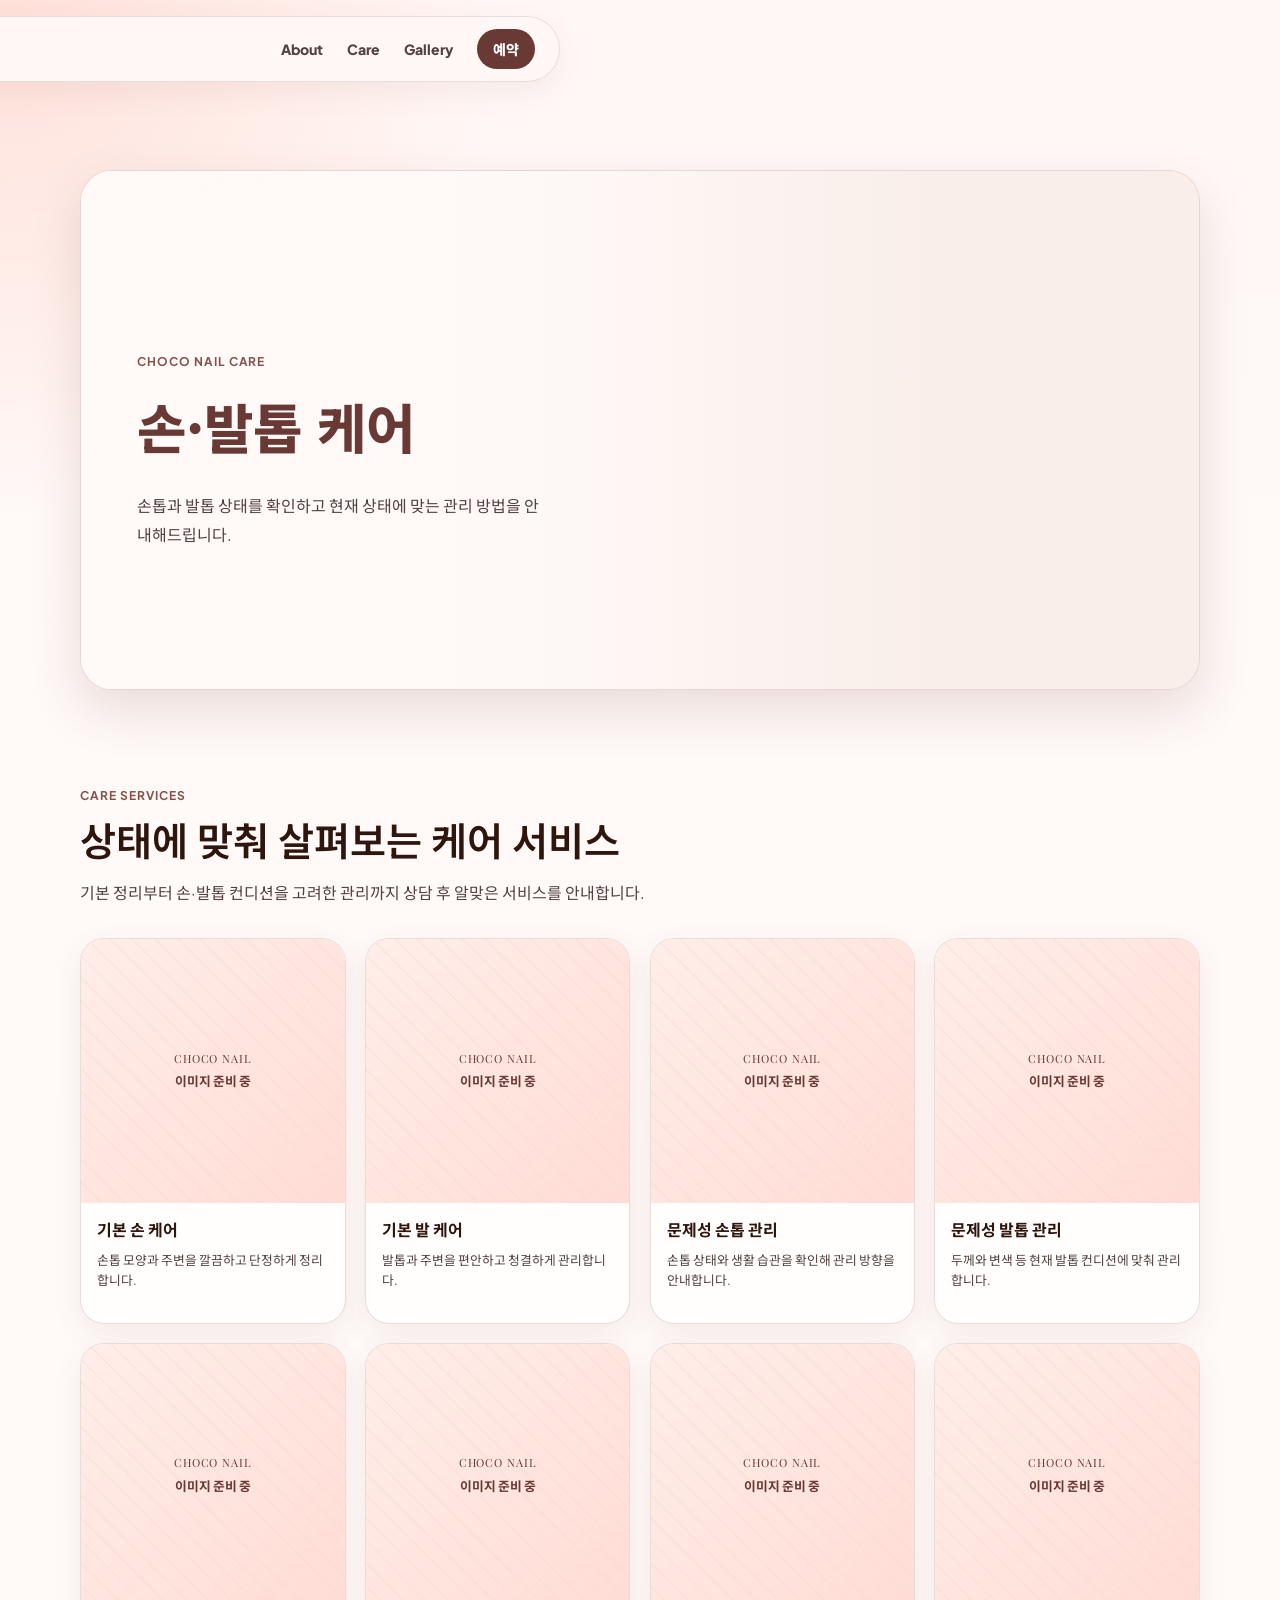
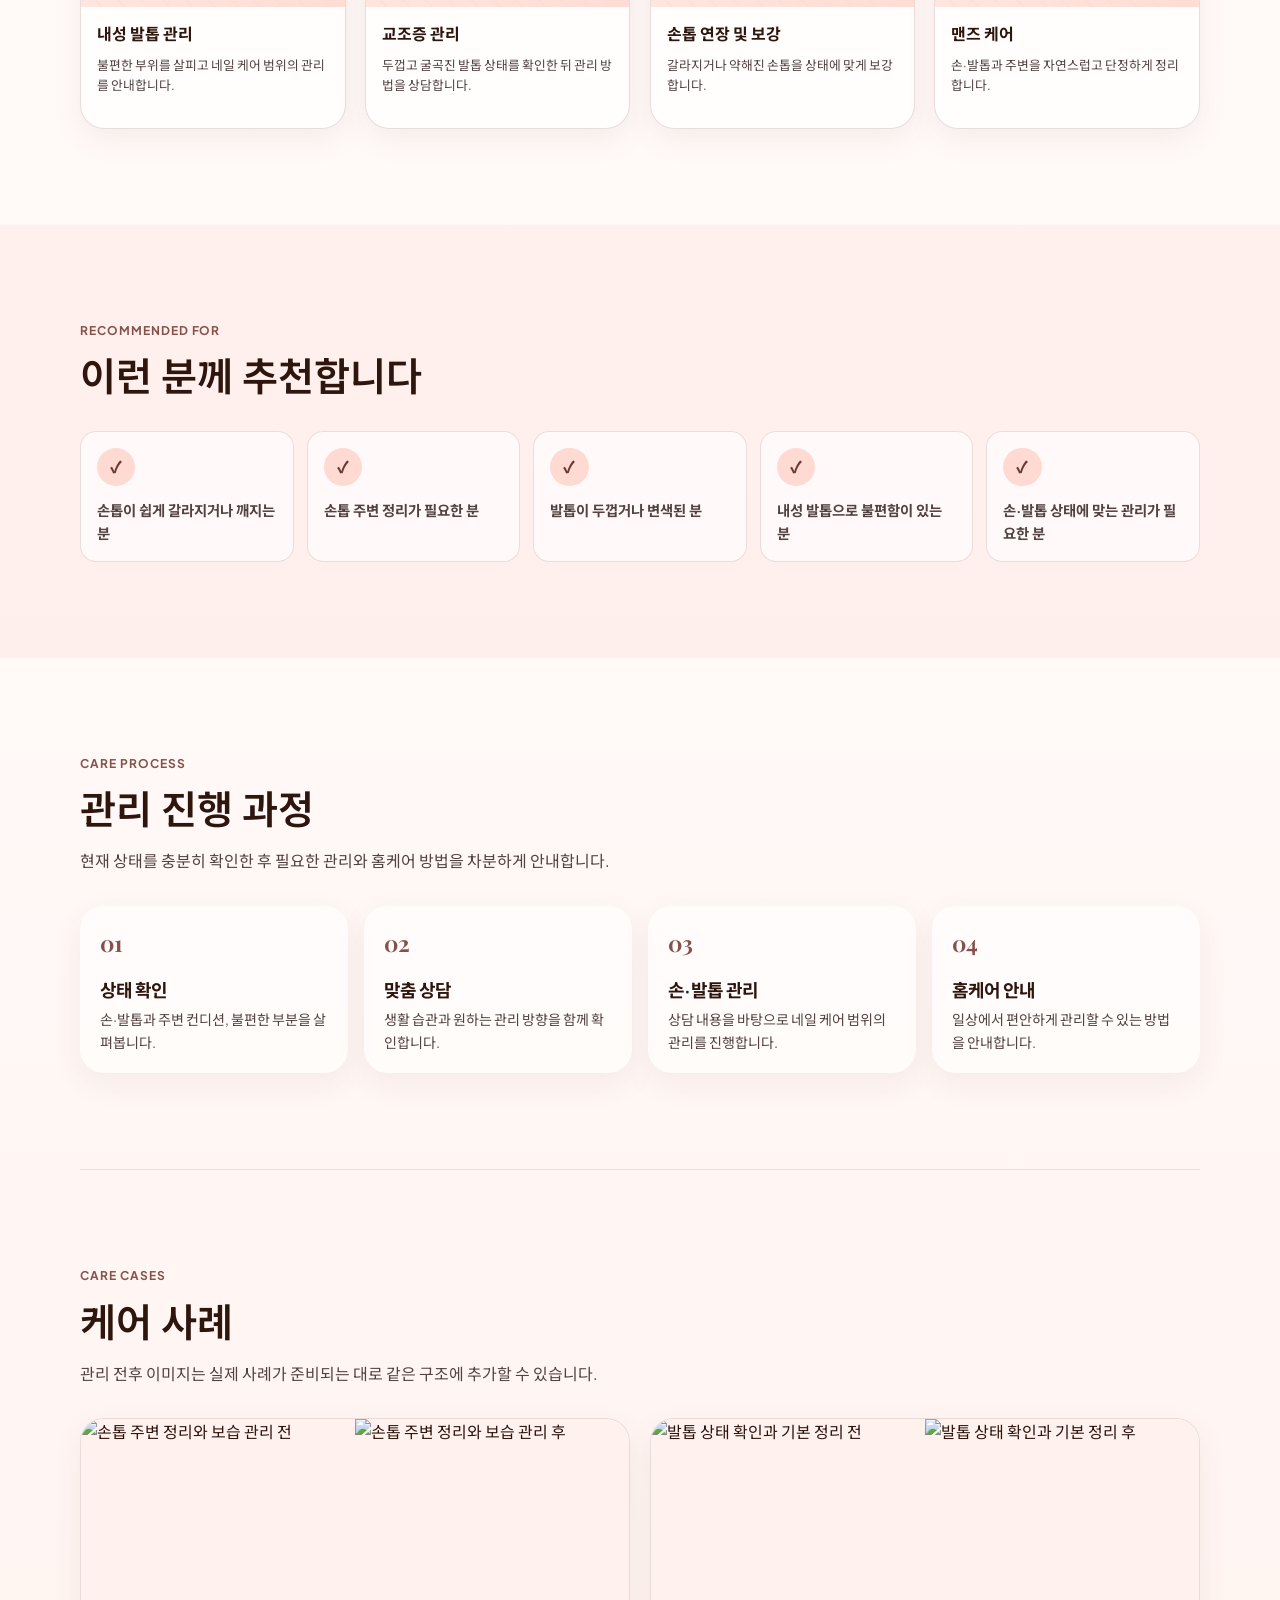
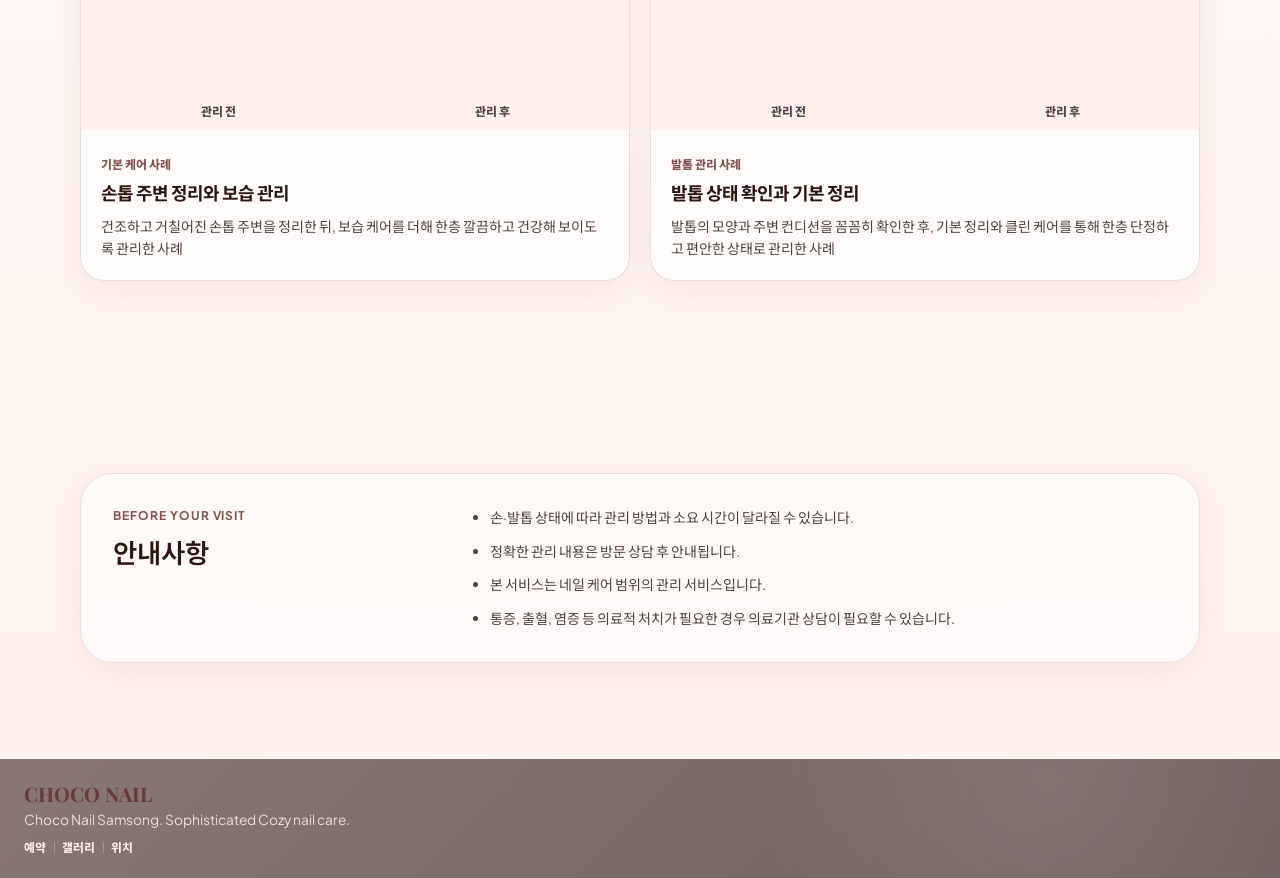
==== care.html @ 9810c1b9 "Add files via upload" ====
<!doctype html>
<html lang="ko">
  <head>
    <meta charset="utf-8">
    <meta name="viewport" content="width=device-width, initial-scale=1">
    <title>손·발톱 케어 | 쵸코네일 삼송점</title>
    <meta
      name="description"
      content="쵸코네일 삼송점의 기본 손·발 케어, 문제성 손·발톱 관리, 내성 발톱 관리와 상담 과정을 안내합니다."
    >
    <link rel="preconnect" href="https://fonts.googleapis.com">
    <link rel="preconnect" href="https://fonts.gstatic.com" crossorigin>
    <link
      href="https://fonts.googleapis.com/css2?family=Playfair+Display:wght@500;600;700&family=Plus+Jakarta+Sans:wght@400;500;600;700&family=Noto+Sans+KR:wght@400;500;700&display=swap"
      rel="stylesheet"
    >
    <link rel="stylesheet" href="style.css">
    <link rel="icon" href="data:,">

    <style>
      /* care.html 전용 상단 히어로 보정 */
      .care-site-header {
        padding-bottom: 0;
      }

      .care-hero {
        position: relative;
        width: min(1120px, calc(100% - 32px));
        min-height: 520px;
        margin: 24px auto 0;
        overflow: hidden;
        border-radius: 32px;
        background: #f8ece8;
      }

      .care-hero-media {
        position: absolute;
        inset: 0;
      }

      .care-hero-media img {
        width: 100%;
        height: 100%;
        display: block;
        object-fit: cover;
        object-position: center center;
      }

      .care-hero::after {
        content: "";
        position: absolute;
        inset: 0;
        background: linear-gradient(90deg, rgba(255, 249, 247, 0.96) 0%, rgba(255, 249, 247, 0.82) 36%, rgba(255, 249, 247, 0.08) 68%, rgba(255, 249, 247, 0) 100%);
        pointer-events: none;
      }

      .care-hero-copy {
        position: relative;
        z-index: 1;
        width: min(520px, 48%);
        min-height: 520px;
        margin: 0;
        padding: 96px 56px 56px;
        display: flex;
        flex-direction: column;
        justify-content: center;
        align-items: flex-start;
        background: transparent;
        box-shadow: none;
        backdrop-filter: none;
      }

      .care-hero-copy h1 {
        margin: 10px 0 18px;
      }

      .care-hero-copy > p:not(.eyebrow) {
        max-width: 430px;
        line-height: 1.8;
      }

      .care-hero .care-action-row {
        display: flex;
        flex-wrap: wrap;
        gap: 12px;
        margin-top: 24px;
      }

      .care-hero .button {
        min-width: 132px;
        text-align: center;
      }

      @media (max-width: 760px) {
        .care-hero {
          width: min(100% - 20px, 680px);
          min-height: 620px;
          border-radius: 24px;
        }

        .care-hero-media img {
          object-position: 68% center;
        }

        .care-hero::after {
          background: linear-gradient(180deg, rgba(255, 249, 247, 0.18) 0%, rgba(255, 249, 247, 0.35) 42%, rgba(255, 249, 247, 0.96) 72%, rgba(255, 249, 247, 1) 100%);
        }

        .care-hero-copy {
          width: 100%;
          min-height: 620px;
          padding: 330px 24px 30px;
          justify-content: flex-end;
        }

        .care-hero .care-action-row {
          width: 100%;
          display: grid;
          grid-template-columns: 1fr;
        }

        .care-hero .button {
          width: 100%;
        }
      }

      /* 케어 사례 실제 이미지 */
      .care-cases-section .care-before-after {
        width: 100%;
        max-width: 700px;
        margin: 0 auto;
      }

      .care-cases-section .care-before-after figure {
        margin: 0;
        overflow: hidden;
      }

      .care-cases-section .care-before-after figure > img {
        display: block;
        width: 100%;
        max-width: 350px;
        height: auto;
        margin: 0 auto;
        object-fit: contain;
        background: #fff1ed;
      }

    </style>
  </head>
  <body class="care-page">
    <header class="care-site-header" id="top">
      <nav class="top-nav" aria-label="주요 메뉴">
        <a class="brand" href="index.html" aria-label="쵸코네일 삼송점 홈">
          <span class="brand-mark">C</span>
          <span class="brand-text">CHOCO NAIL</span>
        </a>
        <div class="nav-links">
          <a href="about.html">About</a>
          <a href="care.html" aria-current="page">Care</a>
          <a href="gallery.html">Gallery</a>
          <a href="#care-contact">예약</a>
        </div>
      </nav>

      <section class="care-hero" aria-labelledby="care-hero-title">
        <div class="care-hero-media">
          <img src="images/care/main-optimized.jpg" alt="쵸코네일 손·발톱 케어 서비스" width="2048" height="768" fetchpriority="high">
        </div>
        <div class="care-hero-copy glass-card">
          <p class="eyebrow">CHOCO NAIL CARE</p>
          <h1 id="care-hero-title">손·발톱 케어</h1>
          <p>손톱과 발톱 상태를 확인하고 현재 상태에 맞는 관리 방법을 안내해드립니다.</p>

        </div>
      </section>
    </header>

    <main>
      <section class="care-section" aria-labelledby="care-services-title">
        <div class="care-section-heading">
          <p class="eyebrow">Care Services</p>
          <h2 id="care-services-title">상태에 맞춰 살펴보는 케어 서비스</h2>
          <p>기본 정리부터 손·발톱 컨디션을 고려한 관리까지 상담 후 알맞은 서비스를 안내합니다.</p>
        </div>

        <div class="care-service-grid">
          <article class="care-service-card">
            <div class="care-card-media">
              <img src="images/care/hand-care-optimized.jpg" alt="기본 손 케어 서비스" width="1448" height="1086" loading="lazy">
              <div class="care-image-fallback" aria-hidden="true"><span>CHOCO NAIL</span><strong>이미지 준비 중</strong></div>
            </div>
            <div class="care-card-copy">
              <h3>기본 손 케어</h3>
              <p>손톱 모양과 주변을 깔끔하고 단정하게 정리합니다.</p>
           
            </div>
          </article>

          <article class="care-service-card">
            <div class="care-card-media">
              <img src="images/care/foot-care-optimized.jpg" alt="기본 발 케어 서비스" width="1448" height="1086" loading="lazy">
              <div class="care-image-fallback" aria-hidden="true"><span>CHOCO NAIL</span><strong>이미지 준비 중</strong></div>
            </div>
            <div class="care-card-copy">
              <h3>기본 발 케어</h3>
              <p>발톱과 주변을 편안하고 청결하게 관리합니다.</p>
              
            </div>
          </article>

          <article class="care-service-card">
            <div class="care-card-media">
              <img src="images/care/problem-nail-optimized.jpg" alt="문제성 손톱 관리 서비스" width="1448" height="1086" loading="lazy">
              <div class="care-image-fallback" aria-hidden="true"><span>CHOCO NAIL</span><strong>이미지 준비 중</strong></div>
            </div>
            <div class="care-card-copy">
              <h3>문제성 손톱 관리</h3>
              <p>손톱 상태와 생활 습관을 확인해 관리 방향을 안내합니다.</p>
              
            </div>
          </article>

          <article class="care-service-card">
            <div class="care-card-media">
              <img src="images/care/problem-foot-optimized.jpg" alt="문제성 발톱 관리 서비스" width="1448" height="1086" loading="lazy">
              <div class="care-image-fallback" aria-hidden="true"><span>CHOCO NAIL</span><strong>이미지 준비 중</strong></div>
            </div>
            <div class="care-card-copy">
              <h3>문제성 발톱 관리</h3>
              <p>두께와 변색 등 현재 발톱 컨디션에 맞춰 관리합니다.</p>
             
            </div>
          </article>

          <article class="care-service-card">
            <div class="care-card-media">
              <img src="images/care/ingrown-care-optimized.jpg" alt="내성 발톱 관리 서비스" width="1448" height="1086" loading="lazy">
              <div class="care-image-fallback" aria-hidden="true"><span>CHOCO NAIL</span><strong>이미지 준비 중</strong></div>
            </div>
            <div class="care-card-copy">
              <h3>내성 발톱 관리</h3>
              <p>불편한 부위를 살피고 네일 케어 범위의 관리를 안내합니다.</p>
              
            </div>
          </article>

          <article class="care-service-card">
            <div class="care-card-media">
              <img src="images/care/onychogryphosis-care-optimized.jpg" alt="교조증 발톱 관리 서비스" width="1448" height="1086" loading="lazy">
              <div class="care-image-fallback" aria-hidden="true"><span>CHOCO NAIL</span><strong>이미지 준비 중</strong></div>
            </div>
            <div class="care-card-copy">
              <h3>교조증 관리</h3>
              <p>두껍고 굴곡진 발톱 상태를 확인한 뒤 관리 방법을 상담합니다.</p>
             
            </div>
          </article>

          <article class="care-service-card">
            <div class="care-card-media">
              <img src="images/care/extension-care-optimized.jpg" alt="손톱 연장 및 보강 서비스" width="1448" height="1086" loading="lazy">
              <div class="care-image-fallback" aria-hidden="true"><span>CHOCO NAIL</span><strong>이미지 준비 중</strong></div>
            </div>
            <div class="care-card-copy">
              <h3>손톱 연장 및 보강</h3>
              <p>갈라지거나 약해진 손톱을 상태에 맞게 보강합니다.</p>
              
            </div>
          </article>

          <article class="care-service-card">
            <div class="care-card-media">
              <img src="images/care/men-care-optimized.jpg" alt="맨즈 손·발톱 케어 서비스" loading="lazy">
              <div class="care-image-fallback" aria-hidden="true"><span>CHOCO NAIL</span><strong>이미지 준비 중</strong></div>
            </div>
            <div class="care-card-copy">
              <h3>맨즈 케어</h3>
              <p>손·발톱과 주변을 자연스럽고 단정하게 정리합니다.</p>
             
            </div>
          </article>
        </div>
      </section>

      <section class="care-section care-recommend-section" aria-labelledby="care-recommend-title">
        <div class="care-section-heading">
          <p class="eyebrow">Recommended For</p>
          <h2 id="care-recommend-title">이런 분께 추천합니다</h2>
        </div>
        <div class="care-check-grid">
          <article><span aria-hidden="true">✓</span><p>손톱이 쉽게 갈라지거나 깨지는 분</p></article>
          <article><span aria-hidden="true">✓</span><p>손톱 주변 정리가 필요한 분</p></article>
          <article><span aria-hidden="true">✓</span><p>발톱이 두껍거나 변색된 분</p></article>
          <article><span aria-hidden="true">✓</span><p>내성 발톱으로 불편함이 있는 분</p></article>
          <article><span aria-hidden="true">✓</span><p>손·발톱 상태에 맞는 관리가 필요한 분</p></article>
        </div>
      </section>

      <section class="care-section" aria-labelledby="care-process-title">
        <div class="care-section-heading">
          <p class="eyebrow">Care Process</p>
          <h2 id="care-process-title">관리 진행 과정</h2>
          <p>현재 상태를 충분히 확인한 후 필요한 관리와 홈케어 방법을 차분하게 안내합니다.</p>
        </div>
        <ol class="care-process-list">
          <li>
            <span>01</span>
            <div><h3>상태 확인</h3><p>손·발톱과 주변 컨디션, 불편한 부분을 살펴봅니다.</p></div>
          </li>
          <li>
            <span>02</span>
            <div><h3>맞춤 상담</h3><p>생활 습관과 원하는 관리 방향을 함께 확인합니다.</p></div>
          </li>
          <li>
            <span>03</span>
            <div><h3>손·발톱 관리</h3><p>상담 내용을 바탕으로 네일 케어 범위의 관리를 진행합니다.</p></div>
          </li>
          <li>
            <span>04</span>
            <div><h3>홈케어 안내</h3><p>일상에서 편안하게 관리할 수 있는 방법을 안내합니다.</p></div>
          </li>
        </ol>
      </section>

      <section class="care-section care-cases-section" aria-labelledby="care-cases-title">
        <div class="care-section-heading">
          <p class="eyebrow">Care Cases</p>
          <h2 id="care-cases-title">케어 사례</h2>
          <p>관리 전후 이미지는 실제 사례가 준비되는 대로 같은 구조에 추가할 수 있습니다.</p>
        </div>

        <div class="care-case-grid">
          <!-- 사례를 숨기려면 해당 care-case-card에 hidden 속성을 추가하세요. -->
          <article class="care-case-card">
            <div class="care-before-after">
              <figure>
                <img
                  src="images/care/case-hand-before-optimized.jpg"
                  alt="손톱 주변 정리와 보습 관리 전"
                  width="1254"
                  height="1254"
                  loading="lazy"
                >
                <figcaption>관리 전</figcaption>
              </figure>
              <figure>
                <img
                  src="images/care/case-hand-after-optimized.jpg"
                  alt="손톱 주변 정리와 보습 관리 후"
                  width="1254"
                  height="1254"
                  loading="lazy"
                >
                <figcaption>관리 후</figcaption>
              </figure>
            </div>
            <div class="care-case-copy">
              <span>기본 케어 사례</span>
              <h3>손톱 주변 정리와 보습 관리</h3>
              <p>건조하고 거칠어진 손톱 주변을 정리한 뒤, 보습 케어를 더해 한층 깔끔하고 건강해 보이도록 관리한 사례</p>
            </div>
          </article>

          <article class="care-case-card">
            <div class="care-before-after">
              <figure>
                <img
                  src="images/care/case-foot-before-optimized.jpg"
                  alt="발톱 상태 확인과 기본 정리 전"
                  width="900"
                  height="900"
                  loading="lazy"
                >
                <figcaption>관리 전</figcaption>
              </figure>
              <figure>
                <img
                  src="images/care/case-foot-after-optimized.jpg"
                  alt="발톱 상태 확인과 기본 정리 후"
                  width="612"
                  height="612"
                  loading="lazy"
                >
                <figcaption>관리 후</figcaption>
              </figure>
            </div>
            <div class="care-case-copy">
              <span>발톱 관리 사례</span>
              <h3>발톱 상태 확인과 기본 정리</h3>
              <p>발톱의 모양과 주변 컨디션을 꼼꼼히 확인한 후, 기본 정리와 클린 케어를 통해 한층 단정하고 편안한 상태로 관리한 사례</p>
            </div>
          </article>
        </div>
      </section>

      <section class="care-section">
        <aside class="care-notice" aria-labelledby="care-notice-title">
          <div>
            <p class="eyebrow">Before Your Visit</p>
            <h2 id="care-notice-title">안내사항</h2>
          </div>
          <ul>
            <li>손·발톱 상태에 따라 관리 방법과 소요 시간이 달라질 수 있습니다.</li>
            <li>정확한 관리 내용은 방문 상담 후 안내됩니다.</li>
            <li>본 서비스는 네일 케어 범위의 관리 서비스입니다.</li>
            <li>통증, 출혈, 염증 등 의료적 처치가 필요한 경우 의료기관 상담이 필요할 수 있습니다.</li>
          </ul>
        </aside>
      </section>


    </main>

    <footer class="site-footer">
      <strong>CHOCO NAIL</strong>
      <p>Choco Nail Samsong. Sophisticated Cozy nail care.</p>
      <div class="footer-links">
        <a href="#care-contact">예약</a>
        <a href="gallery.html">갤러리</a>
        <a href="index.html#location">위치</a>
      </div>
    </footer>

    <nav class="bottom-nav" aria-label="모바일 빠른 메뉴">
      <a href="#care-contact">예약</a>
      <a href="gallery.html">갤러리</a>
      <a href="care.html" aria-current="page">케어</a>
      <a href="tel:01055995908" aria-label="010-5599-5908로 전화하기">전화</a>
    </nav>

    <script>
      document.querySelectorAll(".care-card-media img").forEach((image) => {
        const showFallback = () => {
          image.hidden = true;
          image.nextElementSibling?.removeAttribute("aria-hidden");
        };

        if (image.complete && image.naturalWidth === 0) {
          showFallback();
        } else {
          image.addEventListener("error", showFallback, { once: true });
        }
      });
    </script>
  </body>
</html>
---- style.css ----
:root {
  --surface: #fff8f6;
  --surface-low: #fff1ed;
  --surface-mid: #ffe9e4;
  --surface-high: #ffdad2;
  --primary: #693a35;
  --primary-soft: #84514b;
  --secondary: #7b5552;
  --text: #2e150e;
  --muted: #524342;
  --outline: #d6c2bf;
  --white-glass: rgba(255, 255, 255, 0.72);
  --shadow: 0 10px 30px rgba(132, 81, 75, 0.08);
  --shadow-strong: 0 20px 50px rgba(105, 58, 53, 0.15);
  --radius-sm: 0.75rem;
  --radius: 1rem;
  --radius-lg: 1.5rem;
  --radius-xl: 2rem;
  --top-nav-clearance: 6.5rem;
}

* {
  box-sizing: border-box;
}

html {
  scroll-behavior: smooth;
  scroll-padding-top: var(--top-nav-clearance);
}

body {
  margin: 0;
  overflow-x: hidden;
  background:
    radial-gradient(circle at top left, rgba(255, 218, 210, 0.8), transparent 32rem),
    linear-gradient(180deg, var(--surface) 0%, #fffaf8 50%, var(--surface-low) 100%);
  color: var(--text);
  font-family: "Plus Jakarta Sans", "Noto Sans KR", system-ui, sans-serif;
  font-size: 16px;
  line-height: 1.6;
}

img {
  display: block;
  max-width: 100%;
}

a {
  color: inherit;
  text-decoration: none;
}

button,
a {
  -webkit-tap-highlight-color: transparent;
}

.site-header {
  position: relative;
  min-height: 100svh;
  padding: 1rem 0 4rem;
}

.top-nav {




  display: flex;
  align-items: center;
  justify-content: space-between;
  min-height: 4rem;
  padding: 0.75rem 1rem;
  border: 1px solid rgba(214, 194, 191, 0.5);
  border-radius: 999px;
  background: var(--surface);
  box-shadow: var(--shadow);
  backdrop-filter: blur(20px);
}

.about-site-header > .about-hero,
.care-site-header > .care-hero {
  margin-top: calc(var(--top-nav-clearance) - 1rem);
}

.gallery-page > .gallery-site-header {
  min-height: var(--top-nav-clearance);
}

.brand {
  display: inline-flex;
  align-items: center;
  gap: 0.65rem;
  min-width: 0;
}

.brand-mark {
  display: grid;
  place-items: center;
  width: 2.4rem;
  height: 2.4rem;
  border-radius: 50%;
  background: var(--primary);
  color: white;
  font-family: "Playfair Display", serif;
  font-weight: 700;
}

.brand-text {
  color: var(--primary);
  font-size: 0.78rem;
  font-weight: 700;
  letter-spacing: 0.08em;
  white-space: nowrap;
}

.nav-links {
  display: none;
}

.hero {
  position: relative;
  display: grid;
  align-items: end;
  min-height: calc(100svh - 2rem);
  width: auto;
  max-width: 1120px;
  margin: 0 1.5rem;
  padding-top: 6rem;
}

.hero-media {
  position: absolute;
  inset: 5.5rem 0 0;
  overflow: hidden;
  border-radius: var(--radius-xl);
  background: var(--surface-mid);
  box-shadow: var(--shadow-strong);
}

.hero-media::after {
  content: "";
  position: absolute;
  inset: 0;
  background: linear-gradient(180deg, rgba(255, 248, 246, 0.1), rgba(255, 248, 246, 0.92));
}

.hero-media img {
  width: 100%;
  height: 100%;
  object-fit: cover;
  object-position: center;
}

.hero-card {
  position: relative;
  z-index: 1;
  width: 100%;
  margin: 42svh auto 0;
  padding: 2rem 1.35rem;
  text-align: center;
}

.glass-card {
  border: 1px solid rgba(255, 255, 255, 0.72);
  border-top-color: rgba(255, 255, 255, 0.9);
  border-radius: var(--radius-lg);
  background: var(--white-glass);
  box-shadow: var(--shadow);
  backdrop-filter: blur(20px);
}

.eyebrow {
  margin: 0 0 0.75rem;
  color: var(--primary-soft);
  font-size: 0.75rem;
  font-weight: 700;
  letter-spacing: 0.08em;
  text-transform: uppercase;
}

h1,
h2,
h3,
p {
  overflow-wrap: anywhere;
}

h1,
h2 {
  margin: 0;
  color: var(--text);
  font-family: "Playfair Display", "Noto Sans KR", serif;
  font-weight: 600;
  line-height: 1.2;
}

h1 {
  color: var(--primary);
  font-size: clamp(2rem, 9vw, 2.35rem);
}

h1 span {
  display: block;
}

h2 {
  font-size: 2rem;
}

h3 {
  margin: 0;
  color: var(--text);
  font-size: 1.12rem;
  line-height: 1.35;
}

.hero-card p:not(.eyebrow),
.section-heading p,
.section-copy p,
.artist-card p,
.manager-copy p,
.booking-section > p {
  color: var(--muted);
}

.hero-card p:not(.eyebrow) {
  max-width: 28rem;
  margin-left: auto;
  margin-right: auto;
}

.button-row {
  display: grid;
  gap: 0.75rem;
  margin-top: 1.5rem;
}

.button {
  display: inline-flex;
  align-items: center;
  justify-content: center;
  min-height: 3.25rem;
  padding: 0.85rem 1.3rem;
  border-radius: 999px;
  font-weight: 700;
}

.button-primary {
  background: var(--primary);
  color: white;
  box-shadow: 0 12px 24px rgba(105, 58, 53, 0.2);
}

.button-secondary {
  border: 1px solid var(--primary);
  color: var(--primary);
  background: rgba(255, 255, 255, 0.35);
}

.section {
  width: auto;
  max-width: 1120px;
  margin: 0 1.5rem;
  padding: 4rem 0;
}

.section-heading {
  display: grid;
  gap: 0.75rem;
  margin-bottom: 2rem;
}

.section-heading.center {
  text-align: center;
}

.intro-section {
  display: grid;
  gap: 2rem;
}

.feature-stack,
.service-grid,
.booking-grid {
  display: grid;
  gap: 1rem;
}

.feature-card,
.service-card {
  padding: 1.35rem;
}

.feature-card span,
.service-icon {
  display: inline-flex;
  align-items: center;
  justify-content: center;
  min-width: 2.75rem;
  min-height: 2.25rem;
  margin-bottom: 1rem;
  border-radius: 999px;
  background: var(--surface-high);
  color: var(--primary);
  font-size: 0.78rem;
  font-weight: 800;
}

.service-section {
  width: 100%;
  max-width: none;
  margin-left: 0;
  margin-right: 0;
  padding: 4rem 1.5rem;
  background: var(--surface-low);
}

.service-section > * {
  max-width: 1120px;
  margin-left: auto;
  margin-right: auto;
}

.service-card strong {
  display: inline-block;
  margin-top: 0.75rem;
  color: var(--primary);
  font-size: 0.9rem;
}

.design-section {
  max-width: 1120px;
  padding: 4rem 1.25rem;
  border-radius: var(--radius-xl);
  background:
    radial-gradient(circle at 0% 12%, rgba(255, 255, 255, 0.78), transparent 15rem),
    linear-gradient(135deg, #fbf6f1 0%, #fffaf6 52%, #faf3ee 100%);
  box-shadow: 0 18px 48px rgba(120, 80, 65, 0.08);
}

.design-feature {
  display: grid;
  gap: 1.5rem;
}

.design-copy {
  min-width: 0;
}

.design-copy h2 {
  color: #2b120b;
  font-family: "Noto Sans KR", "Plus Jakarta Sans", sans-serif;
  font-size: clamp(2.15rem, 11vw, 3.4rem);
  font-weight: 800;
  line-height: 1.22;
}

.design-copy p:not(.eyebrow) {
  max-width: 24rem;
  margin: 1.25rem 0 0;
  color: #7a6258;
  font-size: 1rem;
  line-height: 1.8;
}

.design-main-card {
  position: relative;
  min-height: 19rem;
  overflow: hidden;
  border-radius: var(--radius-xl);
  background: #e8d6c7;
  box-shadow: var(--shadow-strong);
}

.design-main-card img {
  width: 100%;
  height: 100%;
  min-height: 19rem;
  object-fit: cover;
}

.design-main-card::after {
  content: "";
  position: absolute;
  inset: 0;
  background: linear-gradient(180deg, rgba(43, 18, 11, 0) 40%, rgba(43, 18, 11, 0.48) 100%);
}

.design-badge {
  position: absolute;
  z-index: 1;
  top: 1rem;
  right: 1rem;
  padding: 0.55rem 0.9rem;
  border-radius: 999px;
  background: rgba(43, 18, 11, 0.58);
  color: #fffaf6;
  font-size: 0.82rem;
  font-weight: 800;
  backdrop-filter: blur(14px);
}

.design-card-caption {
  position: absolute;
  z-index: 1;
  right: 1rem;
  bottom: 1rem;
  left: 1rem;
  display: flex;
  align-items: end;
  justify-content: space-between;
  gap: 1rem;
  color: white;
}

.design-card-caption h3,
.design-card-caption p {
  margin: 0;
}

.design-card-caption h3 {
  color: white;
  font-size: 1.1rem;
}

.design-card-caption p {
  color: rgba(255, 255, 255, 0.88);
  font-size: 0.9rem;
}

.design-card-caption strong {
  flex: 0 0 auto;
  font-size: 1.1rem;
}

.design-keywords {
  margin-top: 2rem;
  padding: 1.35rem;
  border: 1px solid rgba(120, 80, 65, 0.12);
  border-radius: var(--radius-xl);
  background: rgba(255, 250, 246, 0.72);
}

.design-keywords h3 {
  color: #5e3128;
  font-size: 1.2rem;
}

.design-chip-row {
  display: flex;
  flex-wrap: wrap;
  gap: 0.7rem;
  margin-top: 1.1rem;
}

.design-chip-row span {
  display: inline-flex;
  align-items: center;
  min-height: 2.75rem;
  padding: 0.65rem 1rem;
  border: 1px solid rgba(120, 80, 65, 0.12);
  border-radius: 999px;
  background: #f6e7df;
  color: #6b4339;
  font-weight: 800;
  box-shadow: 0 8px 18px rgba(120, 80, 65, 0.06);
}

.place-card {
  display: grid;
  gap: 1.25rem;
  margin-top: 1.5rem;
  padding: 1.35rem;
  border-radius: var(--radius-xl);
  background: linear-gradient(135deg, #f9e9e2, #fffaf6);
}

.place-copy {
  display: grid;
  grid-template-columns: 2.8rem minmax(0, 1fr);
  gap: 1rem;
  align-items: center;
}

.place-icon {
  display: grid;
  place-items: center;
  width: 2.7rem;
  height: 2.7rem;
  border-radius: 50%;
  background: #dfbdb1;
  color: #6b4339;
  font-weight: 900;
}

.place-copy p {
  margin: 0;
  color: #5f4037;
  line-height: 1.7;
}

.place-preview {
  padding: 1rem;
  border: 0.8rem solid rgba(255, 255, 255, 0.62);
  border-radius: 1.6rem;
  background: #fff;
  box-shadow: 0 14px 30px rgba(120, 80, 65, 0.12);
}

.place-preview-head {
  display: flex;
  flex-wrap: wrap;
  gap: 0.45rem 0.65rem;
  align-items: center;
  color: #7a6258;
  font-size: 0.82rem;
}

.place-preview-head strong {
  color: #4b241c;
}

.naver-icon {
  display: grid;
  place-items: center;
  width: 1.55rem;
  height: 1.55rem;
  border-radius: 0.4rem;
  background: #31c75a;
  color: #fff;
  font-weight: 900;
}

.place-thumbs {
  display: grid;
  grid-template-columns: repeat(4, 1fr);
  gap: 0.35rem;
  margin-top: 0.85rem;
}

.place-thumbs span {
  min-height: 3.4rem;
  border-radius: 0.7rem;
  background:
    linear-gradient(135deg, rgba(255, 255, 255, 0.25), rgba(139, 95, 85, 0.18)),
    url("images/design-main.jpg") center / cover;
}

.design-actions {
  display: grid;
  gap: 0.8rem;
  margin-top: 1.5rem;
}

.design-button {
  display: flex;
  align-items: center;
  justify-content: center;
  min-height: 3.75rem;
  padding: 0.9rem 1.25rem;
  border-radius: var(--radius);
  font-size: 1rem;
  font-weight: 900;
}

.design-button span {
  margin-left: 0.65rem;
}

.design-button-primary {
  background: linear-gradient(135deg, #8b5f55, #75443c);
  color: #fffaf6;
  box-shadow: 0 14px 24px rgba(117, 68, 60, 0.18);
}

.design-button-secondary {
  border: 1px solid rgba(120, 80, 65, 0.22);
  background: rgba(255, 250, 246, 0.82);
  color: #75443c;
}

.price-section {
  width: 100%;
  max-width: none;
  margin-left: 0;
  margin-right: 0;
  padding: 4rem 1.5rem;
  background: var(--surface-mid);
}

.price-card {
  max-width: 46rem;
  margin: 0 auto;
  padding: 1.35rem;
}

.price-group {
  margin-top: 2rem;
}

.price-group h3 {
  padding-bottom: 0.65rem;
  border-bottom: 1px solid rgba(105, 58, 53, 0.18);
  font-family: "Playfair Display", "Noto Sans KR", serif;
  font-size: 1.4rem;
}

.price-list {
  display: grid;
  gap: 0;
  margin: 0;
  padding: 0;
  list-style: none;
}

.price-list li {
  display: flex;
  align-items: center;
  justify-content: space-between;
  gap: 1rem;
  padding: 0.95rem 0;
  border-bottom: 1px solid rgba(214, 194, 191, 0.52);
}

.price-list span {
  color: var(--muted);
}

.price-list strong {
  flex: 0 0 auto;
  padding: 0.3rem 0.65rem;
  border-radius: 999px;
  background: rgba(105, 58, 53, 0.08);
  color: var(--primary);
  font-size: 0.88rem;
}

.notice {
  margin: 2rem 0 0;
  color: var(--muted);
  font-size: 0.9rem;
  text-align: center;
}

.artist-section {
  display: grid;
  gap: 1.25rem;
}

.artist-card,
.manager-copy,
.info-list {
  padding: 1.35rem;
}

.manager-card {
  display: grid;
  gap: 1rem;
}

.manager-card img {
  width: 100%;
  aspect-ratio: 1 / 1;
  object-fit: cover;
  border-radius: var(--radius-xl);
  box-shadow: var(--shadow-strong);
}

.location-section {
  width: 100%;
  max-width: none;
  margin-left: 0;
  margin-right: 0;
  padding: 4rem 1.5rem;
  background: var(--surface-low);
}

.location-section > * {
  max-width: 1120px;
  margin-left: auto;
  margin-right: auto;
}

.location-grid {
  display: grid;
  gap: 1rem;
}

.info-list {
  display: grid;
  gap: 1rem;
}

.info-list div {
  display: grid;
  gap: 0.2rem;
  padding-bottom: 0.8rem;
  border-bottom: 1px solid rgba(214, 194, 191, 0.55);
}

.info-list span {
  color: var(--primary-soft);
  font-size: 0.8rem;
  font-weight: 800;
}

.text-link {
  display: inline-flex;
  width: fit-content;
  color: var(--primary);
  font-weight: 800;
  border-bottom: 1px solid var(--primary);
}

.map-card {
  position: relative;
  display: block;
  width: 100%;
  aspect-ratio: 4 / 3;
  overflow: hidden;
  padding: 0;
  border: 1px solid rgba(214, 194, 191, 0.6);
  border-radius: var(--radius-xl);
  background: var(--surface-mid);
  box-shadow: var(--shadow);
  isolation: isolate;
}

.map-card > img {
  position: absolute;
  inset: -4%;
  width: 108%;
  height: 108%;
  max-width: none;
  display: block;
  object-fit: cover;
  object-position: center center;
  transform: none;
}

.map-card-overlay {
  position: absolute;
  z-index: 1;
  right: 0;
  bottom: 0;
  left: 0;
  display: grid;
  gap: 0.2rem;
  padding: 1.1rem 1.25rem;
  background: linear-gradient(
    180deg,
    rgba(46, 21, 14, 0) 0%,
    rgba(46, 21, 14, 0.72) 100%
  );
  color: white;
}

.map-card-overlay strong {
  font-family: "Noto Sans KR", "Plus Jakarta Sans", sans-serif;
  font-size: 1.15rem;
  line-height: 1.4;
}

.map-card-overlay span {
  color: rgba(255, 255, 255, 0.88);
  font-size: 0.82rem;
  font-weight: 700;
}

@media (max-width: 839px) {
  .map-card {
    aspect-ratio: 4 / 3;
  }

  .map-card > img {
    inset: -5%;
    width: 110%;
    height: 110%;
  }
}

.booking-section {
  text-align: center;
}

.booking-grid {
  margin-top: 1.5rem;
}

.booking-button {
  display: grid;
  gap: 0.25rem;
  min-height: 6.5rem;
  align-content: center;
  padding: 1.25rem;
  transition: background 180ms ease, color 180ms ease, transform 180ms ease;
}

.booking-button span {
  color: var(--primary-soft);
  font-size: 0.78rem;
  font-weight: 800;
}

.booking-button strong {
  font-size: 1.05rem;
}

.booking-button:hover,
.booking-button:focus-visible {
  background: var(--primary);
  color: white;
  transform: translateY(-2px);
}

.booking-button:hover span,
.booking-button:focus-visible span {
  color: #ffede9;
}

.site-footer {
  display: grid;
  gap: 0.35rem;
  padding: 1.75rem 1.5rem 6rem;
  border-top: 1px solid rgba(214, 194, 191, 0.38);
  background: rgba(255, 250, 248, 0.92);
  color: var(--muted);
  text-align: center;
}

.site-footer strong {
  color: var(--primary);
  font-family: "Playfair Display", serif;
  font-size: 1.25rem;
}

.site-footer p {
  margin: 0;
  font-size: 0.86rem;
  line-height: 1.45;
}

.footer-links {
  display: flex;
  justify-content: center;
  gap: 1rem;
  margin-top: 0.25rem;
  color: var(--primary);
  font-size: 0.86rem;
  font-weight: 800;
}

.bottom-nav {
  position: fixed;
  z-index: 30;
  right: 0;
  bottom: 0;
  left: 0;
  display: grid;
  grid-template-columns: repeat(4, 1fr);
  gap: 0.5rem;
  padding: 0.7rem 1rem max(0.7rem, env(safe-area-inset-bottom));
  border-top: 1px solid rgba(214, 194, 191, 0.55);
  background: rgba(255, 255, 255, 0.78);
  box-shadow: 0 -5px 20px rgba(132, 81, 75, 0.05);
  backdrop-filter: blur(18px);
}

.bottom-nav a {
  display: grid;
  place-items: center;
  min-width: 0;
  min-height: 2.9rem;
  border-radius: 999px;
  color: var(--primary);
  font-size: 0.86rem;
  font-weight: 800;
  text-align: center;
  white-space: nowrap;
}

.bottom-nav a:first-child {
  background: var(--surface-high);
}

.bottom-nav a[aria-current="page"] {
  background: var(--primary);
  color: white;
}

body.modal-open {
  overflow: hidden;
}

.gallery-site-header {
  min-height: 6rem;
}

.gallery-main {
  min-height: 70vh;
}

.gallery-intro,
.gallery-content {
  width: auto;
  max-width: 1120px;
  min-width: 0;
  margin: 0 1.5rem;
}

.gallery-intro {
  padding: 4rem 0 2.25rem;
  text-align: center;
}

.gallery-intro h1 {
  font-size: clamp(2.25rem, 10vw, 3.5rem);
}

.gallery-intro > p:last-child {
  max-width: 32rem;
  margin: 1rem auto 0;
  color: var(--muted);
}

.gallery-content {
  padding-bottom: 5rem;
}

.gallery-filters {
  display: flex;
  gap: 0.6rem;
  overflow-x: auto;
  padding: 0.25rem 0 1rem;
  scrollbar-width: none;
}

.gallery-filters::-webkit-scrollbar {
  display: none;
}

.gallery-filters button {
  flex: 0 0 auto;
  min-height: 2.75rem;
  padding: 0.65rem 1rem;
  border: 1px solid var(--outline);
  border-radius: 999px;
  background: rgba(255, 255, 255, 0.55);
  color: var(--primary);
  font: inherit;
  font-size: 0.86rem;
  font-weight: 800;
  cursor: pointer;
}

.gallery-filters button.is-active,
.gallery-filters button:hover,
.gallery-filters button:focus-visible {
  border-color: var(--primary);
  background: var(--primary);
  color: white;
}

.gallery-status {
  margin: 0.5rem 0 1.25rem;
  color: var(--muted);
  font-size: 0.86rem;
}

.gallery-status.is-error {
  padding: 1rem;
  border: 1px solid var(--outline);
  border-radius: var(--radius);
  background: rgba(255, 255, 255, 0.62);
  color: var(--primary);
  text-align: center;
}

.gallery-grid {
  display: grid;
  width: 100%;
  min-height: 22rem;
  min-width: 0;
  grid-template-columns: repeat(2, minmax(0, 1fr));
  gap: 0.9rem;
}

.gallery-card {
  min-width: 0;
  overflow: hidden;
  border: 1px solid rgba(214, 194, 191, 0.55);
  border-radius: var(--radius-lg);
  background: rgba(255, 255, 255, 0.72);
  box-shadow: var(--shadow);
}

.gallery-image-button {
  display: block;
  width: 100%;
  aspect-ratio: 1;
  overflow: hidden;
  padding: 0;
  border: 0;
  background: var(--surface-mid);
  cursor: zoom-in;
}

.gallery-image-button img {
  width: 100%;
  height: 100%;
  object-fit: cover;
  transition: transform 240ms ease;
}

.gallery-image-button:hover img,
.gallery-image-button:focus-visible img {
  transform: scale(1.035);
}

.gallery-image-button:disabled {
  cursor: default;
}

.gallery-image-fallback {
  display: grid;
  width: 100%;
  height: 100%;
  place-content: center;
  gap: 0.25rem;
  padding: 1rem;
  background:
    linear-gradient(135deg, rgba(255, 248, 246, 0.25), rgba(255, 218, 210, 0.82)),
    repeating-linear-gradient(45deg, transparent 0 14px, rgba(105, 58, 53, 0.05) 14px 16px);
  color: var(--primary);
  text-align: center;
}

.gallery-image-fallback span {
  font-family: "Playfair Display", serif;
  font-size: 0.72rem;
  letter-spacing: 0.08em;
}

.gallery-image-fallback strong {
  font-size: 0.82rem;
}

.gallery-card-body {
  min-width: 0;
  padding: 0.9rem;
}

.gallery-card-meta {
  display: flex;
  flex-direction: column;
  align-items: flex-start;
  gap: 0.5rem;
  margin-bottom: 0.6rem;
  color: var(--muted);
  font-size: 0.68rem;
}

.gallery-category {
  color: var(--primary-soft);
  font-weight: 800;
}

.gallery-card h2 {
  font-family: "Noto Sans KR", "Plus Jakarta Sans", sans-serif;
  font-size: 0.98rem;
  font-weight: 800;
  line-height: 1.45;
}

.gallery-card p {
  display: -webkit-box;
  overflow: hidden;
  margin: 0.55rem 0 0;
  color: var(--muted);
  font-size: 0.78rem;
  line-height: 1.55;
  -webkit-box-orient: vertical;
  -webkit-line-clamp: 2;
}

.gallery-modal {
  position: fixed;
  inset: 0;
  z-index: 50;
  display: none;
  place-items: center;
  padding: 1.25rem;
  background: rgba(46, 21, 14, 0.78);
  backdrop-filter: blur(12px);
}

.gallery-modal.is-open {
  display: grid;
}

.gallery-modal-dialog {
  position: relative;
  width: min(100%, 48rem);
  padding: 0.75rem;
  border-radius: var(--radius-lg);
  background: var(--surface);
  box-shadow: var(--shadow-strong);
}

.gallery-modal-dialog img {
  width: 100%;
  max-height: 76vh;
  aspect-ratio: 1;
  border-radius: calc(var(--radius-lg) - 0.4rem);
  object-fit: contain;
  background: var(--surface-mid);
}

.gallery-modal-dialog p {
  margin: 0.75rem 3rem 0.15rem 0.25rem;
  color: var(--primary);
  font-weight: 800;
}

.gallery-modal-close {
  position: absolute;
  z-index: 1;
  top: 1.15rem;
  right: 1.15rem;
  display: grid;
  width: 2.75rem;
  height: 2.75rem;
  place-items: center;
  border: 0;
  border-radius: 50%;
  background: rgba(255, 255, 255, 0.9);
  color: var(--primary);
  box-shadow: var(--shadow);
  font-size: 1.8rem;
  line-height: 1;
  cursor: pointer;
}

/* Care service page */
.care-site-header {
  min-height: 0;
  padding: 1rem 0 0;
}

.care-hero,
.care-section {
  width: auto;
  max-width: 1120px;
  min-width: 0;
  margin-right: 1.5rem;
  margin-left: 1.5rem;
}

/*
  상단 히어로
  - PC: 원본 배너 비율을 유지한 한 장 이미지 위에 문구/버튼을 배치
  - 모바일: 이미지와 안내 영역을 위아래로 분리해 과도한 잘림 방지
*/
.care-hero {
  position: relative;
  display: grid;
  margin-top: 5.5rem;
  overflow: hidden;
  border: 1px solid rgba(214, 194, 191, 0.5);
  border-radius: var(--radius-xl);
  background: #fff5f1;
  box-shadow: var(--shadow-strong);
}

.care-hero-media {
  position: relative;
  width: 100%;
  aspect-ratio: 16 / 9;
  overflow: hidden;
  background: #f9eee9;
}

.care-hero-media::after {
  content: "";
  position: absolute;
  inset: 0;
  pointer-events: none;
  background: linear-gradient(
    180deg,
    rgba(255, 248, 246, 0.02) 45%,
    rgba(255, 248, 246, 0.18) 100%
  );
}

.care-hero-media img {
  width: 100%;
  height: 100%;
  object-fit: cover;
  object-position: 72% center;
}

.care-hero-copy {
  position: relative;
  z-index: 1;
  margin: 0;
  padding: 2rem 1.35rem 2.25rem;
  border: 0;
  border-radius: 0;
  background: rgba(255, 250, 248, 0.96);
  box-shadow: none;
  text-align: left;
  backdrop-filter: none;
}

.care-hero-copy h1 {
  font-family: "Noto Sans KR", "Plus Jakarta Sans", sans-serif;
  font-weight: 800;
}

.care-hero-copy > p:not(.eyebrow) {
  max-width: 34rem;
  margin: 1rem 0 0;
  color: var(--muted);
}

.care-action-row {
  display: grid;
  gap: 0.7rem;
  margin-top: 1.5rem;
}

.care-action-row .button {
  width: 100%;
}

.care-section {
  padding: 4.5rem 0;
}

.care-section-heading {
  max-width: 42rem;
  margin-bottom: 2rem;
}

.care-section-heading > p:last-child {
  color: var(--muted);
}

.care-service-grid {
  display: grid;
  grid-template-columns: minmax(0, 1fr);
  gap: 0.9rem;
}

.care-service-card {
  display: flex;
  flex-direction: column;
  min-width: 0;
  overflow: hidden;
  border: 1px solid rgba(214, 194, 191, 0.55);
  border-radius: var(--radius-lg);
  background: rgba(255, 255, 255, 0.72);
  box-shadow: var(--shadow);
}

.care-card-media {
  position: relative;
  aspect-ratio: 1;
  overflow: hidden;
  background: var(--surface-mid);
}

.care-card-media img {
  width: 100%;
  height: 100%;
  object-fit: cover;
}

.care-card-media img[hidden] {
  display: none;
}

.care-image-fallback {
  position: absolute;
  inset: 0;
  display: grid;
  place-content: center;
  gap: 0.25rem;
  padding: 1rem;
  background:
    linear-gradient(135deg, rgba(255, 248, 246, 0.3), rgba(255, 218, 210, 0.84)),
    repeating-linear-gradient(45deg, transparent 0 14px, rgba(105, 58, 53, 0.05) 14px 16px);
  color: var(--primary);
  text-align: center;
}

.care-image-fallback[aria-hidden="true"] {
  display: none;
}

.care-image-fallback span {
  font-family: "Playfair Display", serif;
  font-size: 0.7rem;
  letter-spacing: 0.08em;
}

.care-image-fallback strong {
  font-size: 0.8rem;
}

.care-card-copy {
  display: grid;
  flex: 1;
  min-width: 0;
  align-content: start;
  padding: 1rem;
}

.care-card-copy h3 {
  font-size: 1rem;
}

.care-card-copy p {
  margin: 0.6rem 0 1rem;
  color: var(--muted);
  font-size: 0.8rem;
  line-height: 1.6;
}

.care-card-copy a {
  align-self: end;
  margin-top: auto;
  color: var(--primary);
  font-size: 0.8rem;
  font-weight: 800;
}

.care-card-copy a::after {
  content: " →";
}

.care-recommend-section {
  max-width: none;
  margin: 0;
  padding-right: 1.5rem;
  padding-left: 1.5rem;
  background: rgba(255, 218, 210, 0.32);
}

.care-recommend-section > * {
  max-width: 1120px;
  margin-right: auto;
  margin-left: auto;
}

.care-check-grid {
  display: grid;
  gap: 0.8rem;
}

.care-check-grid article {
  display: grid;
  grid-template-columns: 2.4rem minmax(0, 1fr);
  align-items: center;
  gap: 0.8rem;
  padding: 1rem;
  border: 1px solid rgba(214, 194, 191, 0.5);
  border-radius: var(--radius);
  background: rgba(255, 255, 255, 0.68);
}

.care-check-grid span {
  display: grid;
  width: 2.4rem;
  height: 2.4rem;
  place-items: center;
  border-radius: 50%;
  background: var(--surface-high);
  color: var(--primary);
  font-weight: 900;
}

.care-check-grid p {
  margin: 0;
  color: var(--muted);
  font-size: 0.9rem;
  font-weight: 700;
}

.care-process-list {
  display: grid;
  gap: 1rem;
  margin: 0;
  padding: 0;
  list-style: none;
}

.care-process-list li {
  display: grid;
  grid-template-columns: 3rem minmax(0, 1fr);
  gap: 1rem;
  padding: 1.25rem;
  border-radius: var(--radius-lg);
  background: rgba(255, 255, 255, 0.62);
  box-shadow: var(--shadow);
}

.care-process-list > li > span {
  color: var(--primary-soft);
  font-family: "Playfair Display", serif;
  font-size: 1.4rem;
  font-weight: 700;
}

.care-process-list p {
  margin: 0.4rem 0 0;
  color: var(--muted);
  font-size: 0.88rem;
}

.care-cases-section {
  border-top: 1px solid rgba(214, 194, 191, 0.45);
}

.care-case-grid {
  display: grid;
  gap: 1.25rem;
}

.care-case-card {
  overflow: hidden;
  border: 1px solid rgba(214, 194, 191, 0.55);
  border-radius: var(--radius-lg);
  background: rgba(255, 255, 255, 0.72);
  box-shadow: var(--shadow);
}

.care-before-after {
  display: grid;
  grid-template-columns: repeat(2, minmax(0, 1fr));
}

.care-before-after figure {
  min-width: 0;
  margin: 0;
}

.care-case-placeholder {
  display: grid;
  aspect-ratio: 1;
  place-content: center;
  gap: 0.2rem;
  background:
    linear-gradient(135deg, rgba(255, 248, 246, 0.4), rgba(255, 218, 210, 0.68)),
    repeating-linear-gradient(45deg, transparent 0 16px, rgba(105, 58, 53, 0.05) 16px 18px);
  color: var(--primary);
  text-align: center;
}

.care-case-placeholder span {
  font-size: 0.68rem;
  font-weight: 800;
  letter-spacing: 0.08em;
}

.care-case-placeholder strong {
  font-size: 0.78rem;
}

.care-before-after figcaption {
  padding: 0.55rem;
  background: var(--surface-low);
  color: var(--muted);
  font-size: 0.75rem;
  font-weight: 800;
  text-align: center;
}

.care-case-copy {
  padding: 1.25rem;
}

.care-case-copy > span {
  color: var(--primary-soft);
  font-size: 0.75rem;
  font-weight: 800;
}

.care-case-copy h3 {
  margin-top: 0.35rem;
}

.care-case-copy p {
  margin: 0.6rem 0 0;
  color: var(--muted);
  font-size: 0.88rem;
}

.care-notice {
  display: grid;
  gap: 1.5rem;
  padding: 1.5rem;
  border: 1px solid rgba(214, 194, 191, 0.5);
  border-radius: var(--radius-xl);
  background: rgba(255, 255, 255, 0.62);
  box-shadow: var(--shadow);
}

.care-notice h2 {
  font-size: 1.65rem;
}

.care-notice ul {
  display: grid;
  gap: 0.7rem;
  margin: 0;
  padding-left: 1.15rem;
  color: var(--muted);
  font-size: 0.88rem;
}

.care-contact-section {
  max-width: 50rem;
  text-align: center;
}

.care-contact-section h2 {
  font-size: clamp(1.7rem, 7vw, 2.4rem);
}

.care-contact-note {
  margin-top: 1rem;
  color: var(--muted);
  font-size: 0.78rem;
}


@media (min-width: 480px) {
  .care-service-grid {
    grid-template-columns: repeat(2, minmax(0, 1fr));
  }
}

@media (min-width: 640px) {
  .button-row,
  .booking-grid {
    grid-template-columns: repeat(2, minmax(0, 1fr));
  }

  .hero-card {
    max-width: 34rem;
  }

  .gallery-grid {
    grid-template-columns: repeat(3, minmax(0, 1fr));
    gap: 1.2rem;
  }

  .gallery-card-body {
    padding: 1.1rem;
  }

  .gallery-card-meta {
    flex-direction: row;
    align-items: center;
    justify-content: space-between;
  }

  .care-action-row {
    grid-template-columns: repeat(3, minmax(0, 1fr));
  }

  .care-service-grid {
    grid-template-columns: repeat(3, minmax(0, 1fr));
    gap: 1.2rem;
  }

  .care-check-grid,
  .care-process-list,
  .care-case-grid {
    grid-template-columns: repeat(2, minmax(0, 1fr));
  }

  .care-check-grid article:last-child {
    grid-column: span 2;
  }

  .care-notice {
    grid-template-columns: 0.65fr 1.35fr;
    align-items: start;
    padding: 2rem;
  }
}

@media (min-width: 840px) {
  .top-nav {
    left: 50%;
    right: auto;
    width: min(calc(100% - 48px), 1120px);
    transform: translateX(-50%);
    padding: 0.75rem 1.5rem;
  }

  .nav-links {
    display: flex;
    align-items: center;
    gap: 1.5rem;
    color: var(--muted);
    font-size: 0.88rem;
    font-weight: 800;
  }

  .nav-links a:last-child {
    padding: 0.55rem 1rem;
    border-radius: 999px;
    background: var(--primary);
    color: white;
  }

  .hero {
    min-height: 92vh;
    align-items: center;
    width: calc(100% - 48px);
    margin-left: auto;
    margin-right: auto;
  }

  .hero-card {
    margin-top: 0;
    padding: 3rem;
  }

  h1 {
    font-size: 3.5rem;
  }

  h2 {
    font-size: 2.45rem;
  }

  .intro-section,
  .artist-section,
  .location-grid {
    grid-template-columns: 1fr 1fr;
    align-items: center;
  }

  .service-grid {
    grid-template-columns: repeat(4, minmax(0, 1fr));
  }

  .manager-card {
    grid-template-columns: 1fr 0.8fr;
    align-items: end;
  }

  .booking-grid {
    grid-template-columns: repeat(4, minmax(0, 1fr));
  }

  .section,
  .service-section,
  .price-section,
  .location-section {
    padding-top: 6rem;
    padding-bottom: 6rem;
  }

  .section {
    width: calc(100% - 48px);
    margin-left: auto;
    margin-right: auto;
  }

  .bottom-nav {
    display: none;
  }

  .site-footer {
    padding: 1.5rem 1.5rem 1.65rem;
  }

  .gallery-site-header {
    min-height: 7rem;
  }

  .gallery-intro,
  .gallery-content {
    width: calc(100% - 48px);
    margin-left: auto;
    margin-right: auto;
  }

  .gallery-intro {
    padding-top: 5rem;
  }

  .gallery-filters {
    justify-content: center;
  }

  .gallery-grid {
    grid-template-columns: repeat(4, minmax(0, 1fr));
  }

  .care-site-header {
    min-height: 0;
  }

  .care-hero,
  .care-section {
    width: calc(100% - 48px);
    margin-right: auto;
    margin-left: auto;
  }

  .care-hero {
    display: block;
    min-height: 0;
    aspect-ratio: 8 / 3;
    margin-top: 5.5rem;
  }

  .care-hero-media {
    position: absolute;
    inset: 0;
    aspect-ratio: auto;
  }

  .care-hero-media::after {
    background: linear-gradient(
      90deg,
      rgba(255, 248, 246, 0.98) 0%,
      rgba(255, 248, 246, 0.93) 30%,
      rgba(255, 248, 246, 0.42) 54%,
      rgba(255, 248, 246, 0.02) 76%
    );
  }

  .care-hero-media img {
    object-position: center;
  }

  .care-hero-copy {
    display: flex;
    width: 52%;
    height: 100%;
    min-height: 0;
    flex-direction: column;
    justify-content: center;
    padding: clamp(2.25rem, 4vw, 4rem);
    background: transparent;
  }

  .care-hero-copy h1 {
    font-size: clamp(2.8rem, 4.2vw, 4.25rem);
  }

  .care-hero-copy > p:not(.eyebrow) {
    max-width: 30rem;
  }

  .care-action-row {
    grid-template-columns: repeat(3, max-content);
  }

  .care-action-row .button {
    width: auto;
    min-width: 8.4rem;
  }

  .care-service-grid {
    grid-template-columns: repeat(4, minmax(0, 1fr));
  }

  .care-section {
    padding-top: 6rem;
    padding-bottom: 6rem;
  }

  .care-recommend-section {
    width: 100%;
    max-width: none;
  }

  .care-check-grid {
    grid-template-columns: repeat(5, minmax(0, 1fr));
  }

  .care-check-grid article {
    grid-template-columns: 1fr;
    align-content: start;
  }

  .care-check-grid article:last-child {
    grid-column: auto;
  }

  .care-process-list {
    grid-template-columns: repeat(4, minmax(0, 1fr));
  }

  .care-process-list li {
    grid-template-columns: 1fr;
  }

  .care-recommend-section {
    width: 100%;
    max-width: none;
  }

  .care-check-grid {
    grid-template-columns: repeat(5, minmax(0, 1fr));
  }

  .care-check-grid article {
    grid-template-columns: 1fr;
    align-content: start;
  }

  .care-check-grid article:last-child {
    grid-column: auto;
  }

  .care-process-list {
    grid-template-columns: repeat(4, minmax(0, 1fr));
  }

  .care-process-list li {
    grid-template-columns: 1fr;
  }

  .design-section {
    padding: 3rem;
  }

  .design-feature {
    grid-template-columns: minmax(0, 0.86fr) minmax(24rem, 1.14fr);
    align-items: center;
    gap: 2.5rem;
  }

  .design-keywords {
    display: grid;
    grid-template-columns: auto minmax(0, 1fr);
    align-items: center;
    gap: 1.5rem;
  }

  .design-keywords h3 {
    white-space: nowrap;
  }

  .design-chip-row {
    margin-top: 0;
  }

  .place-card {
    grid-template-columns: minmax(0, 1fr) minmax(20rem, 0.58fr);
    align-items: center;
    padding: 1.6rem 1.8rem;
  }
}

/* About page */
.about-page {
  background: #fff7f4;
}

.about-site-header {
  min-height: 0;
  padding: 1rem 0 0;
}

.about-hero {
  position: relative;
  min-height: 37rem;
  display: grid;
  align-items: end;
  width: auto;
  max-width: 1120px;
  margin: 5.5rem 1.5rem 0;
  overflow: hidden;
  border-radius: var(--radius-xl);
  background: #ead7c9;
}

.about-hero img {
  position: absolute;
  inset: 0;
  width: 100%;
  height: 100%;
  object-fit: cover;
  object-position: 44% center;
}

.about-hero::after {
  content: "";
  position: absolute;
  inset: 0;
  background: linear-gradient(180deg, rgba(255, 248, 246, 0.04) 0%, rgba(255, 248, 246, 0.42) 45%, #fff7f4 86%);
}

.about-hero-copy {
  position: relative;
  z-index: 1;
  width: calc(100% - 3rem);
  max-width: 35rem;
  margin: 0 auto;
  padding: 0 0 3.2rem;
  min-width: 0;
}

.about-hero-copy h1 {
  max-width: 18rem;
  color: var(--primary);
  font-family: "Noto Sans KR", "Plus Jakarta Sans", sans-serif;
  font-size: 2.2rem;
  font-weight: 800;
  line-height: 1.14;
}

.about-hero-copy p:not(.eyebrow) {
  max-width: 19.5rem;
  margin: 1rem 0 0;
  color: var(--muted);
  font-size: 1rem;
  line-height: 1.85;
}

.about-page h1,
.about-page h2,
.about-page h3,
.about-page p,
.about-page blockquote,
.about-page a {
  overflow-wrap: anywhere;
  word-break: break-word;
}

.about-section {
  width: auto;
  max-width: 44rem;
  margin: 0 1.5rem;
  padding: 3.75rem 0;
  min-width: 0;
}

.about-section-title h2,
.about-location h2 {
  color: var(--primary);
  font-family: "Noto Sans KR", "Plus Jakarta Sans", sans-serif;
  font-size: 1.85rem;
  font-weight: 800;
}

.about-section-title::after {
  content: "";
  display: block;
  width: 2.4rem;
  height: 2px;
  margin-top: 1.2rem;
  background: #e5b5b1;
}

.philosophy-list {
  display: grid;
  gap: 1.6rem;
  margin-top: 2rem;
}

.philosophy-item {
  display: grid;
  grid-template-columns: 2.4rem minmax(0, 1fr);
  gap: 0.85rem;
}

.philosophy-item > div,
.artist-profile-copy,
.premium-card,
.about-info-grid > div {
  min-width: 0;
}

.philosophy-icon {
  display: grid;
  place-items: center;
  width: 2.4rem;
  height: 2.4rem;
  border-radius: 50%;
  background: #f9d8d0;
  color: var(--primary);
  font-weight: 900;
}

.philosophy-item h3 {
  color: var(--primary);
  font-size: 1.2rem;
}

.philosophy-item p,
.artist-profile-copy p,
.premium-card p,
.about-info-grid p,
.about-footer p {
  color: var(--muted);
}

.philosophy-item p {
  max-width: 15.6rem;
}

.artist-profile {
  padding-top: 1rem;
}

.artist-photo,
.space-section img {
  width: 100%;
  border-radius: var(--radius-xl);
  box-shadow: var(--shadow-strong);
}

.artist-photo {
  aspect-ratio: 0.86 / 1;
  object-fit: cover;
  object-position: center top;
}

.artist-profile-copy {
  margin-top: 2rem;
}

.artist-profile-copy h2 {
  color: var(--primary);
  font-family: "Noto Sans KR", "Plus Jakarta Sans", sans-serif;
  font-size: 1.85rem;
  font-weight: 800;
}

.credential {
  margin-top: 1.4rem;
  font-weight: 800;
}

.artist-profile blockquote {
  margin: 2rem 0 0;
  padding: 1.4rem 0 0;
  border-top: 1px solid rgba(214, 194, 191, 0.65);
  color: var(--primary);
  font-size: 0.98rem;
  font-style: italic;
  line-height: 1.85;
}

.space-section {
  padding-top: 2rem;
  padding-bottom: 2rem;
}

.space-section img {
  aspect-ratio: 1.48 / 1;
  object-fit: cover;
}

.premium-card {
  padding: 2rem;
  border: 1px solid rgba(214, 194, 191, 0.45);
  border-radius: var(--radius-xl);
  background: rgba(255, 255, 255, 0.62);
  box-shadow: var(--shadow);
}

.premium-card h2 {
  color: var(--primary);
  font-family: "Noto Sans KR", "Plus Jakarta Sans", sans-serif;
  font-size: 1.35rem;
  font-weight: 800;
}

.about-location {
  border-top: 1px solid rgba(214, 194, 191, 0.45);
}

.about-info-grid {
  display: grid;
  gap: 1.5rem;
  margin-top: 2rem;
}

.about-info-grid span {
  display: block;
  margin-bottom: 0.4rem;
  color: var(--primary-soft);
  font-size: 0.78rem;
  font-weight: 800;
}

.about-info-grid p {
  margin: 0;
}

.about-map {
  display: block;
  margin-top: 2.5rem;
  border-radius: var(--radius-xl);
  overflow: hidden;
  background: #f6d9ce;
  box-shadow: var(--shadow);
}

.about-map img {
  width: 100%;
  height: auto;
  border-radius: var(--radius-xl);
}

.about-footer {
  display: grid;
  gap: 1rem;
  padding: 3.5rem 1.5rem;
  background: #fff0eb;
}

.about-footer strong {
  color: var(--primary);
  font-family: "Playfair Display", "Noto Sans KR", serif;
  font-size: 1.35rem;
}

.about-footer-links {
  display: grid;
  grid-template-columns: repeat(2, minmax(0, 1fr));
  gap: 0.7rem 1.2rem;
  margin-top: 1rem;
  color: var(--muted);
  font-size: 0.92rem;
}

@media (min-width: 720px) {
  .about-section {
    margin-left: auto;
    margin-right: auto;
  }

  .about-hero-copy h1 {
    max-width: 32rem;
    font-size: 3rem;
  }

  .about-hero-copy p:not(.eyebrow),
  .philosophy-item p {
    max-width: none;
  }

  .about-hero {
    width: calc(100% - 48px);
    margin-left: auto;
    margin-right: auto;
  }

  .artist-profile {
    display: grid;
    grid-template-columns: 0.85fr 1fr;
    gap: 2.5rem;
    align-items: center;
    max-width: 58rem;
  }

  .about-info-grid {
    grid-template-columns: repeat(3, minmax(0, 1fr));
  }

  .about-footer {
    grid-template-columns: 1fr 1.4fr;
    align-items: start;
  }
}


/* =========================================================
   HOME: 상단 메뉴만 고정
   - home-site-header에는 nav만 들어 있음
   - hero 이미지는 header 밖에 있으므로 정상적으로 스크롤됨
   ========================================================= */
.home-site-header {
  position: sticky;
  top: 0;
  z-index: 9999;
  min-height: 0;
  padding: 1rem 0;
  background: var(--surface);
}

.home-site-header .top-nav {
  position: relative;
  top: auto;
  right: auto;
  left: auto;
  width: calc(100% - 3rem);
  max-width: 1120px;
  margin: 0 auto;
  transform: none;
}

/* 기존 hero의 메뉴용 상단 공간을 제거 */
.home-hero {
  min-height: calc(100svh - var(--top-nav-clearance));
  padding-top: 0;
}

.home-hero .hero-media {
  inset: 0;
}

/* Compact business-style footer */
.site-footer {
  display: block;
  padding: 1.35rem 1.5rem calc(5.6rem + env(safe-area-inset-bottom));
  border-top: 0;
  background:
    radial-gradient(circle at 82% 18%, rgba(245, 235, 232, 0.1), transparent 18rem),
    linear-gradient(135deg, #887773 0%, #6f625f 100%);
  color: rgba(255, 250, 248, 0.8);
  text-align: left;
}

.footer-inner {
  display: flex;
  width: 100%;
  max-width: 1120px;
  min-height: 7.5rem;
  margin: 0 auto;
  align-items: center;
  justify-content: space-between;
  gap: 2rem;
}

.footer-content {
  min-width: 0;
}

.footer-info {
  display: grid;
  gap: 0.18rem;
}

.site-footer .footer-info p,
.site-footer .footer-copyright {
  margin: 0;
  color: rgba(255, 250, 248, 0.74);
  font-size: 0.72rem;
  line-height: 1.5;
}

.footer-info span {
  display: inline-block;
  min-width: 4.2rem;
  color: #f7efec;
  font-weight: 800;
}

.site-footer .footer-links {
  display: flex;
  flex-wrap: wrap;
  justify-content: flex-start;
  gap: 0.3rem 1rem;
  margin-top: 0.55rem;
  color: #f7efec;
  font-size: 0.74rem;
  font-weight: 800;
}

.site-footer .footer-links a {
  position: relative;
}

.site-footer .footer-links a:not(:last-child)::after {
  content: "";
  position: absolute;
  top: 50%;
  right: -0.55rem;
  width: 1px;
  height: 0.7rem;
  background: rgba(247, 239, 236, 0.28);
  transform: translateY(-50%);
}

.site-footer .footer-copyright {
  margin-top: 0.5rem;
  font-size: 0.62rem;
  letter-spacing: 0.025em;
}

.footer-brand {
  display: grid;
  width: fit-content;
  gap: 0;
  margin-top: 0.65rem;
}

.site-footer .footer-brand strong {
  color: #f7efec;
  font-family: "Playfair Display", serif;
  font-size: 1.15rem;
  line-height: 1.15;
  letter-spacing: 0.02em;
}

.footer-brand span {
  color: rgba(247, 239, 236, 0.58);
  font-size: 0.46rem;
  font-weight: 700;
  letter-spacing: 0.13em;
}

.footer-seal {
  position: relative;
  display: grid;
  flex: 0 0 auto;
  width: 5.7rem;
  height: 5.7rem;
  place-items: center;
  border: 1px solid rgba(247, 239, 236, 0.42);
  border-radius: 50%;
  color: rgba(247, 239, 236, 0.64);
}

.footer-seal::before {
  content: "";
  position: absolute;
  inset: 0.42rem;
  border: 1px solid rgba(247, 239, 236, 0.16);
  border-radius: 50%;
}

.footer-seal strong {
  position: relative;
  z-index: 1;
  color: #f7efec;
  font-family: "Playfair Display", serif;
  font-size: 1.65rem;
}

.footer-seal-top,
.footer-seal-bottom {
  position: absolute;
  left: 50%;
  z-index: 1;
  width: max-content;
  transform: translateX(-50%);
  font-size: 0.47rem;
  font-weight: 800;
  letter-spacing: 0.18em;
}

.footer-seal-top {
  top: 0.7rem;
}

.footer-seal-bottom {
  bottom: 0.72rem;
}

@media (min-width: 840px) {
  .site-footer {
    padding: 1.2rem 1.5rem 1.3rem;
  }
}

@media (max-width: 639px) {
  .footer-inner {
    min-height: 0;
    align-items: flex-end;
    gap: 1rem;
  }

  .site-footer .footer-info p,
  .site-footer .footer-copyright {
    font-size: 0.66rem;
  }

  .footer-info span {
    min-width: 3.8rem;
  }

  .footer-seal {
    width: 4.4rem;
    height: 4.4rem;
  }

  .footer-seal strong {
    font-size: 1.3rem;
  }

  .footer-seal-top,
  .footer-seal-bottom {
    font-size: 0.38rem;
  }
}

@media (max-width: 420px) {
  .footer-seal {
    display: none;
  }
}
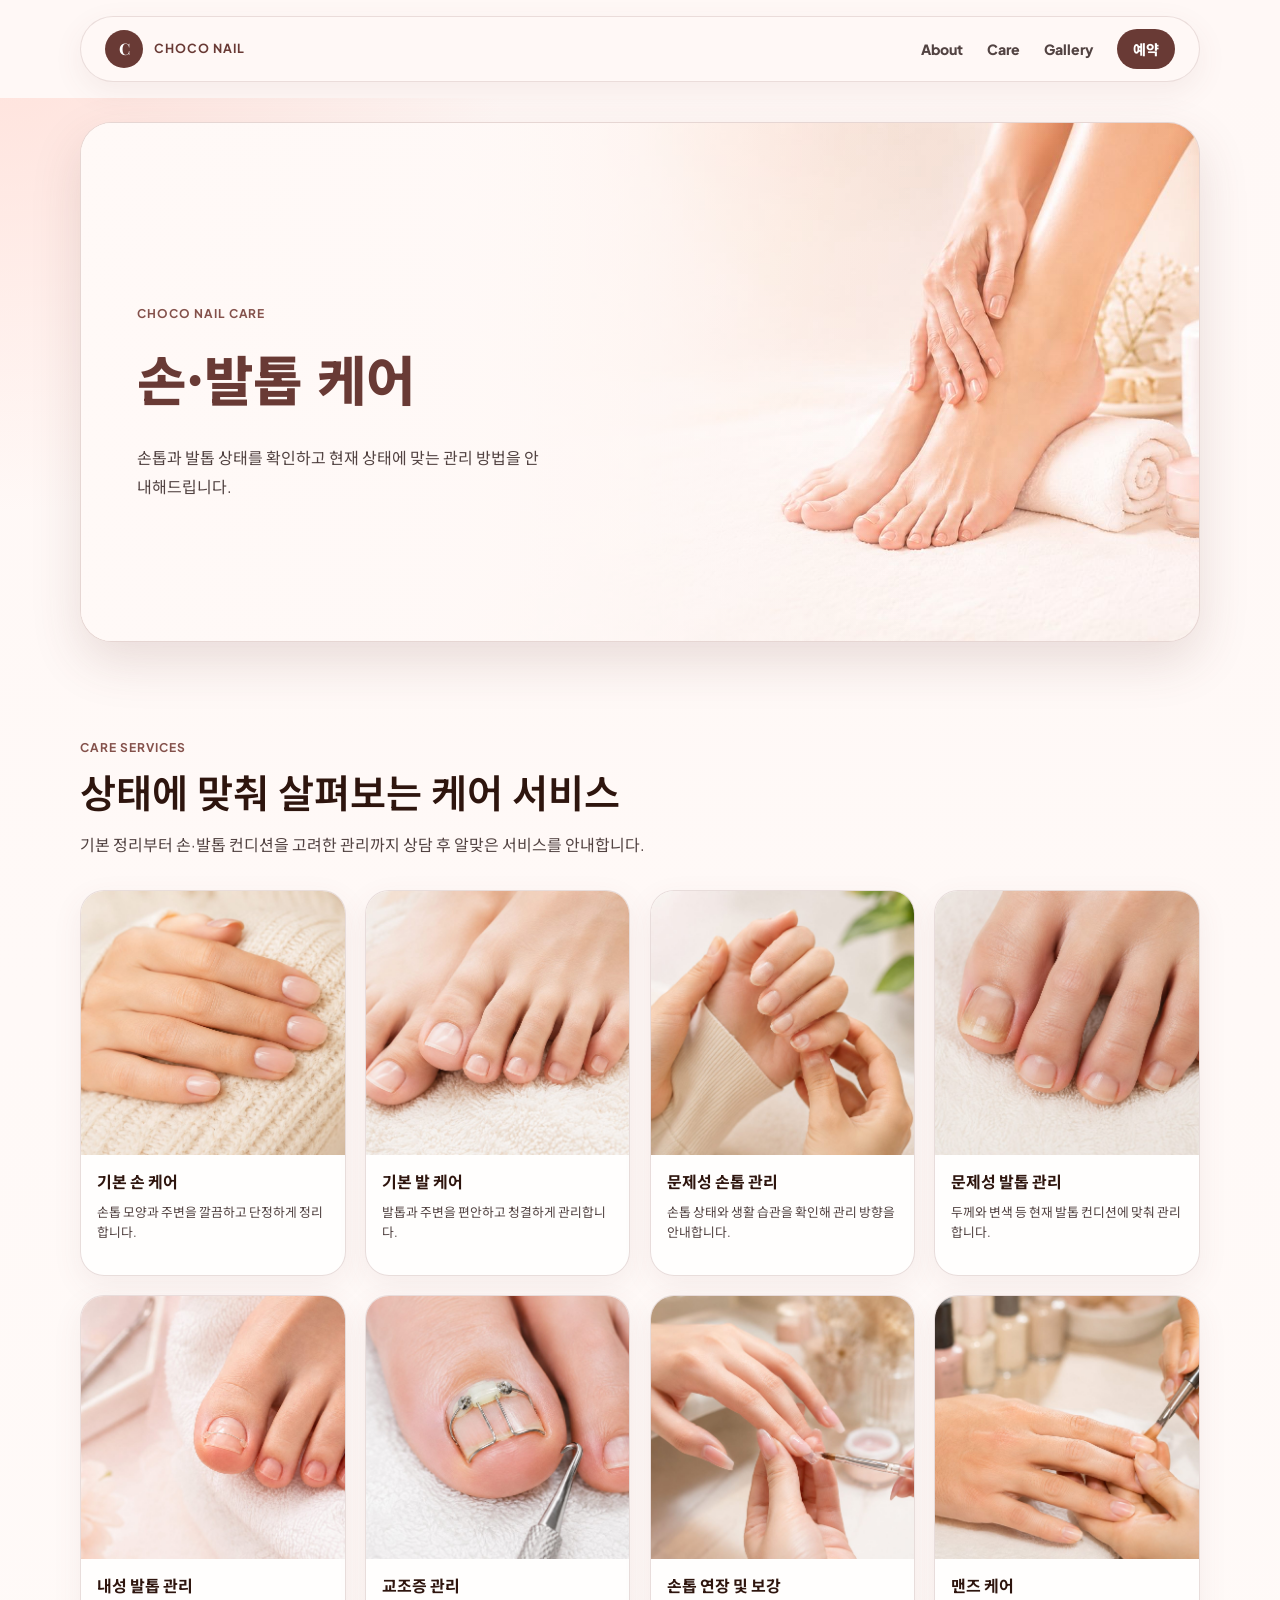
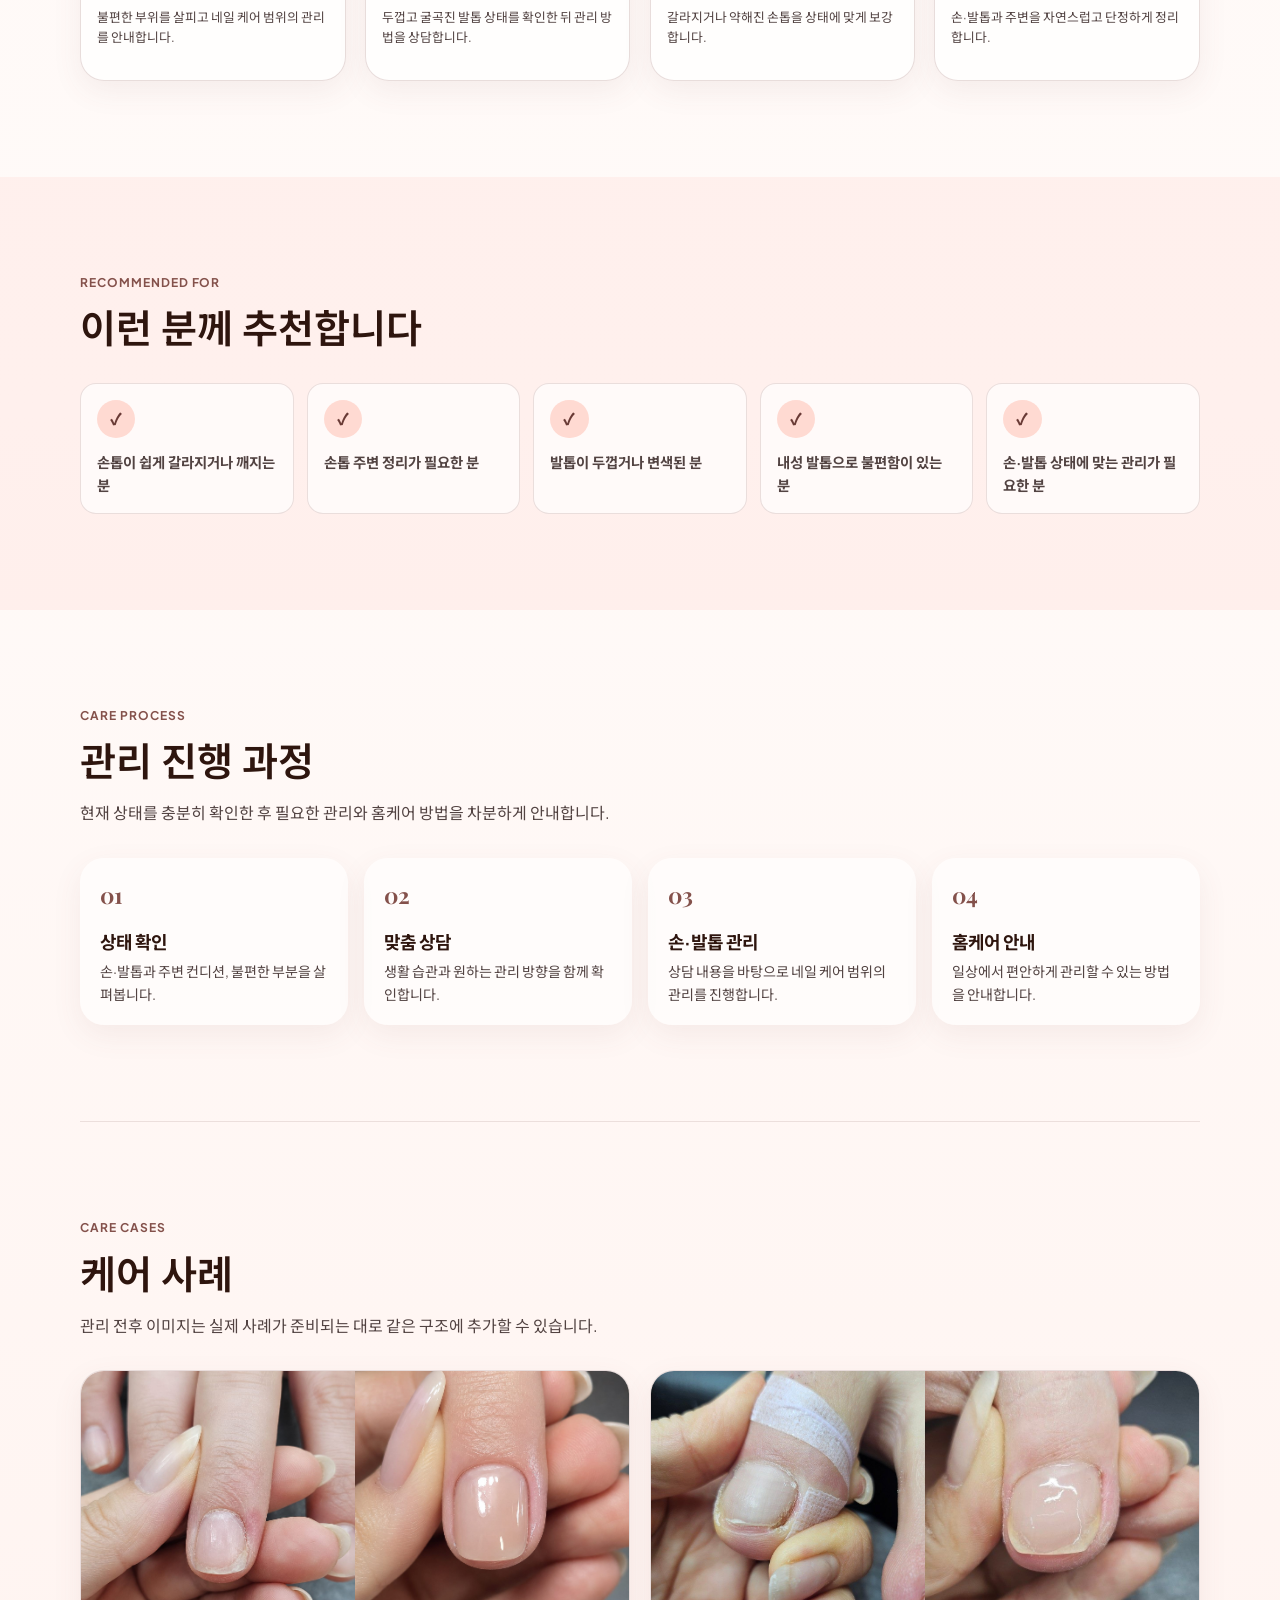
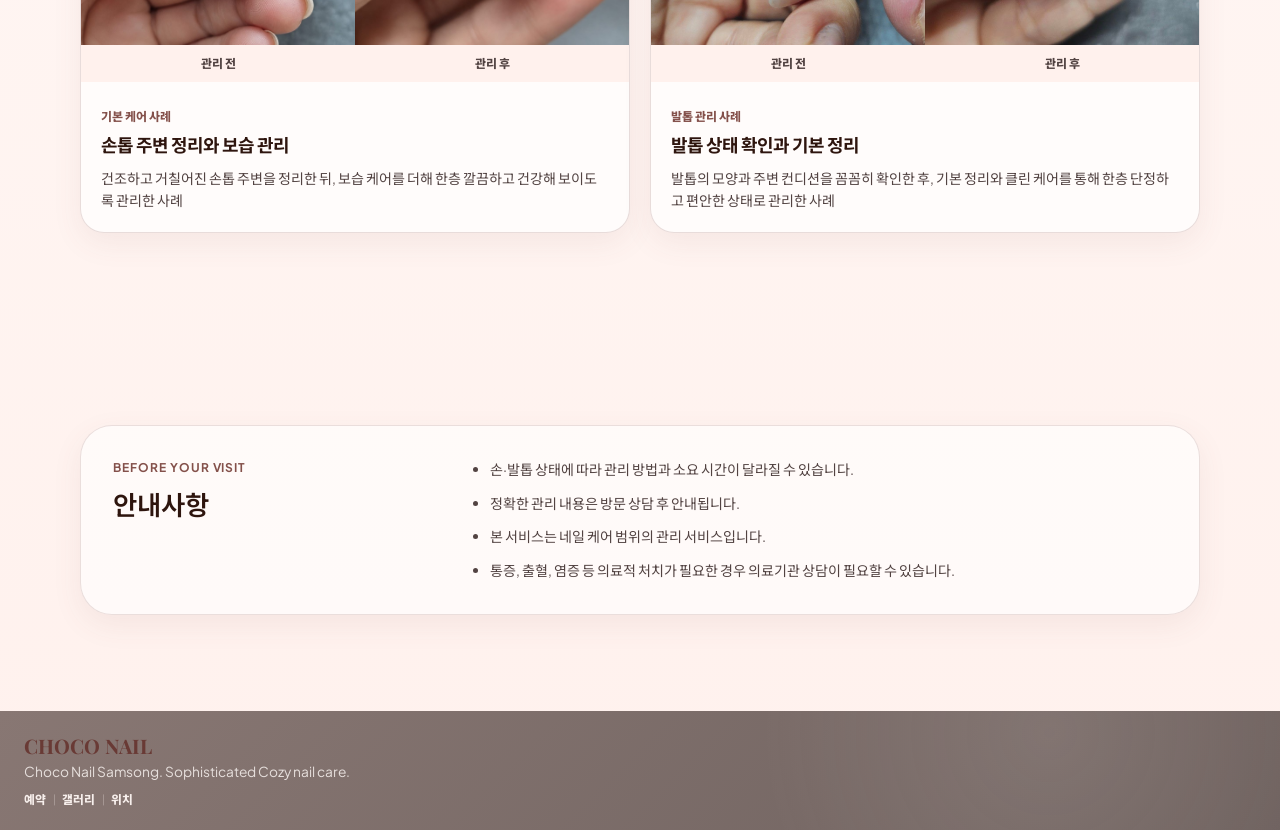
==== commit 62d207e0: "fix: align and fix navigation on subpages" ====
--- a/care.html
+++ b/care.html
@@ -19,10 +19,6 @@
 
     <style>
       /* care.html 전용 상단 히어로 보정 */
-      .care-site-header {
-        padding-bottom: 0;
-      }
-
       .care-hero {
         position: relative;
         width: min(1120px, calc(100% - 32px));
@@ -149,7 +145,7 @@
     </style>
   </head>
   <body class="care-page">
-    <header class="care-site-header" id="top">
+    <header class="site-header home-site-header care-site-header" id="top">
       <nav class="top-nav" aria-label="주요 메뉴">
         <a class="brand" href="index.html" aria-label="쵸코네일 삼송점 홈">
           <span class="brand-mark">C</span>
@@ -163,7 +159,9 @@
         </div>
       </nav>
 
-      <section class="care-hero" aria-labelledby="care-hero-title">
+    </header>
+
+    <section class="care-hero" aria-labelledby="care-hero-title">
         <div class="care-hero-media">
           <img src="images/care/main-optimized.jpg" alt="쵸코네일 손·발톱 케어 서비스" width="2048" height="768" fetchpriority="high">
         </div>
@@ -173,8 +171,7 @@
           <p>손톱과 발톱 상태를 확인하고 현재 상태에 맞는 관리 방법을 안내해드립니다.</p>
 
         </div>
-      </section>
-    </header>
+    </section>
 
     <main>
       <section class="care-section" aria-labelledby="care-services-title">
--- a/style.css
+++ b/style.css
@@ -78,15 +78,6 @@
   backdrop-filter: blur(20px);
 }
 
-.about-site-header > .about-hero,
-.care-site-header > .care-hero {
-  margin-top: calc(var(--top-nav-clearance) - 1rem);
-}
-
-.gallery-page > .gallery-site-header {
-  min-height: var(--top-nav-clearance);
-}
-
 .brand {
   display: inline-flex;
   align-items: center;
@@ -893,10 +884,6 @@
   overflow: hidden;
 }
 
-.gallery-site-header {
-  min-height: 6rem;
-}
-
 .gallery-main {
   min-height: 70vh;
 }
@@ -1143,11 +1130,6 @@
 }
 
 /* Care service page */
-.care-site-header {
-  min-height: 0;
-  padding: 1rem 0 0;
-}
-
 .care-hero,
 .care-section {
   width: auto;
@@ -1165,7 +1147,6 @@
 .care-hero {
   position: relative;
   display: grid;
-  margin-top: 5.5rem;
   overflow: hidden;
   border: 1px solid rgba(214, 194, 191, 0.5);
   border-radius: var(--radius-xl);
@@ -1681,10 +1662,6 @@
     padding: 1.5rem 1.5rem 1.65rem;
   }
 
-  .gallery-site-header {
-    min-height: 7rem;
-  }
-
   .gallery-intro,
   .gallery-content {
     width: calc(100% - 48px);
@@ -1704,10 +1681,6 @@
     grid-template-columns: repeat(4, minmax(0, 1fr));
   }
 
-  .care-site-header {
-    min-height: 0;
-  }
-
   .care-hero,
   .care-section {
     width: calc(100% - 48px);
@@ -1719,7 +1692,6 @@
     display: block;
     min-height: 0;
     aspect-ratio: 8 / 3;
-    margin-top: 5.5rem;
   }
 
   .care-hero-media {
@@ -1868,11 +1840,6 @@
   background: #fff7f4;
 }
 
-.about-site-header {
-  min-height: 0;
-  padding: 1rem 0 0;
-}
-
 .about-hero {
   position: relative;
   min-height: 37rem;
@@ -1880,7 +1847,7 @@
   align-items: end;
   width: auto;
   max-width: 1120px;
-  margin: 5.5rem 1.5rem 0;
+  margin: 0 1.5rem;
   overflow: hidden;
   border-radius: var(--radius-xl);
   background: #ead7c9;
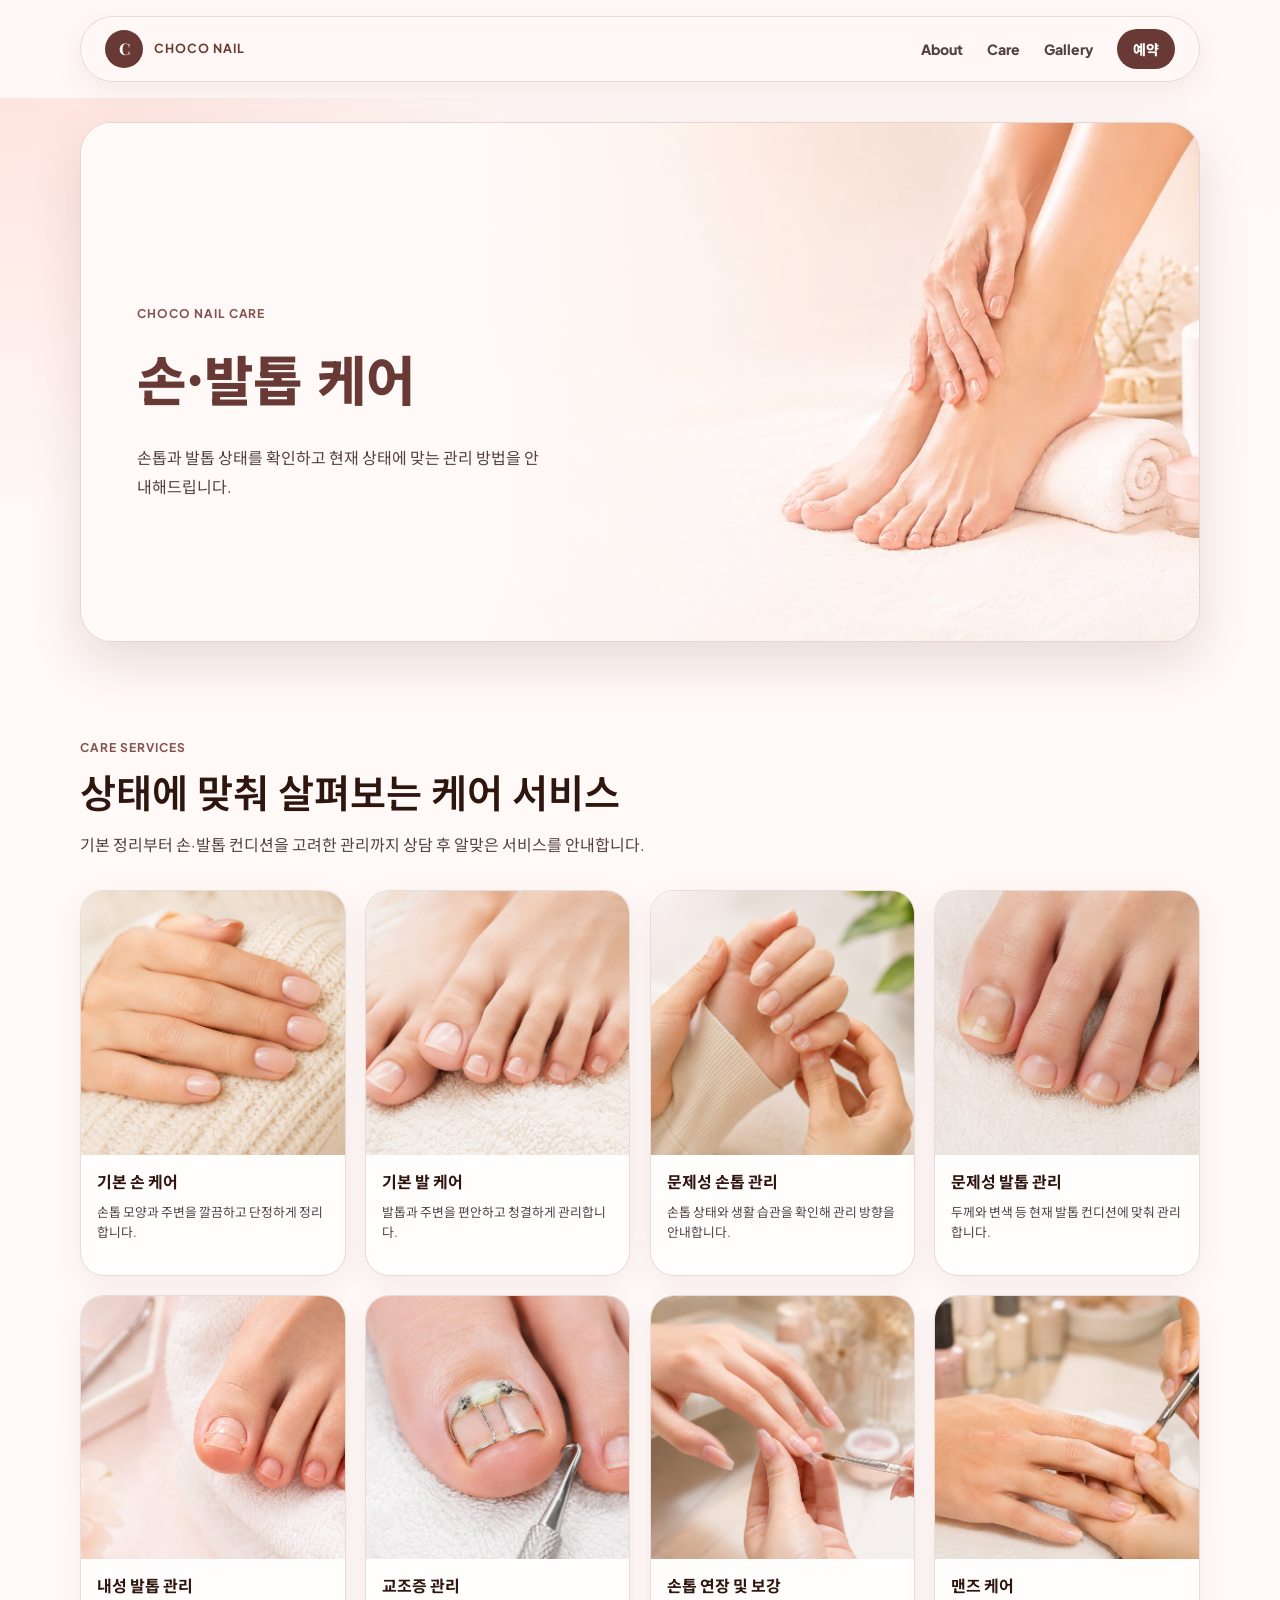
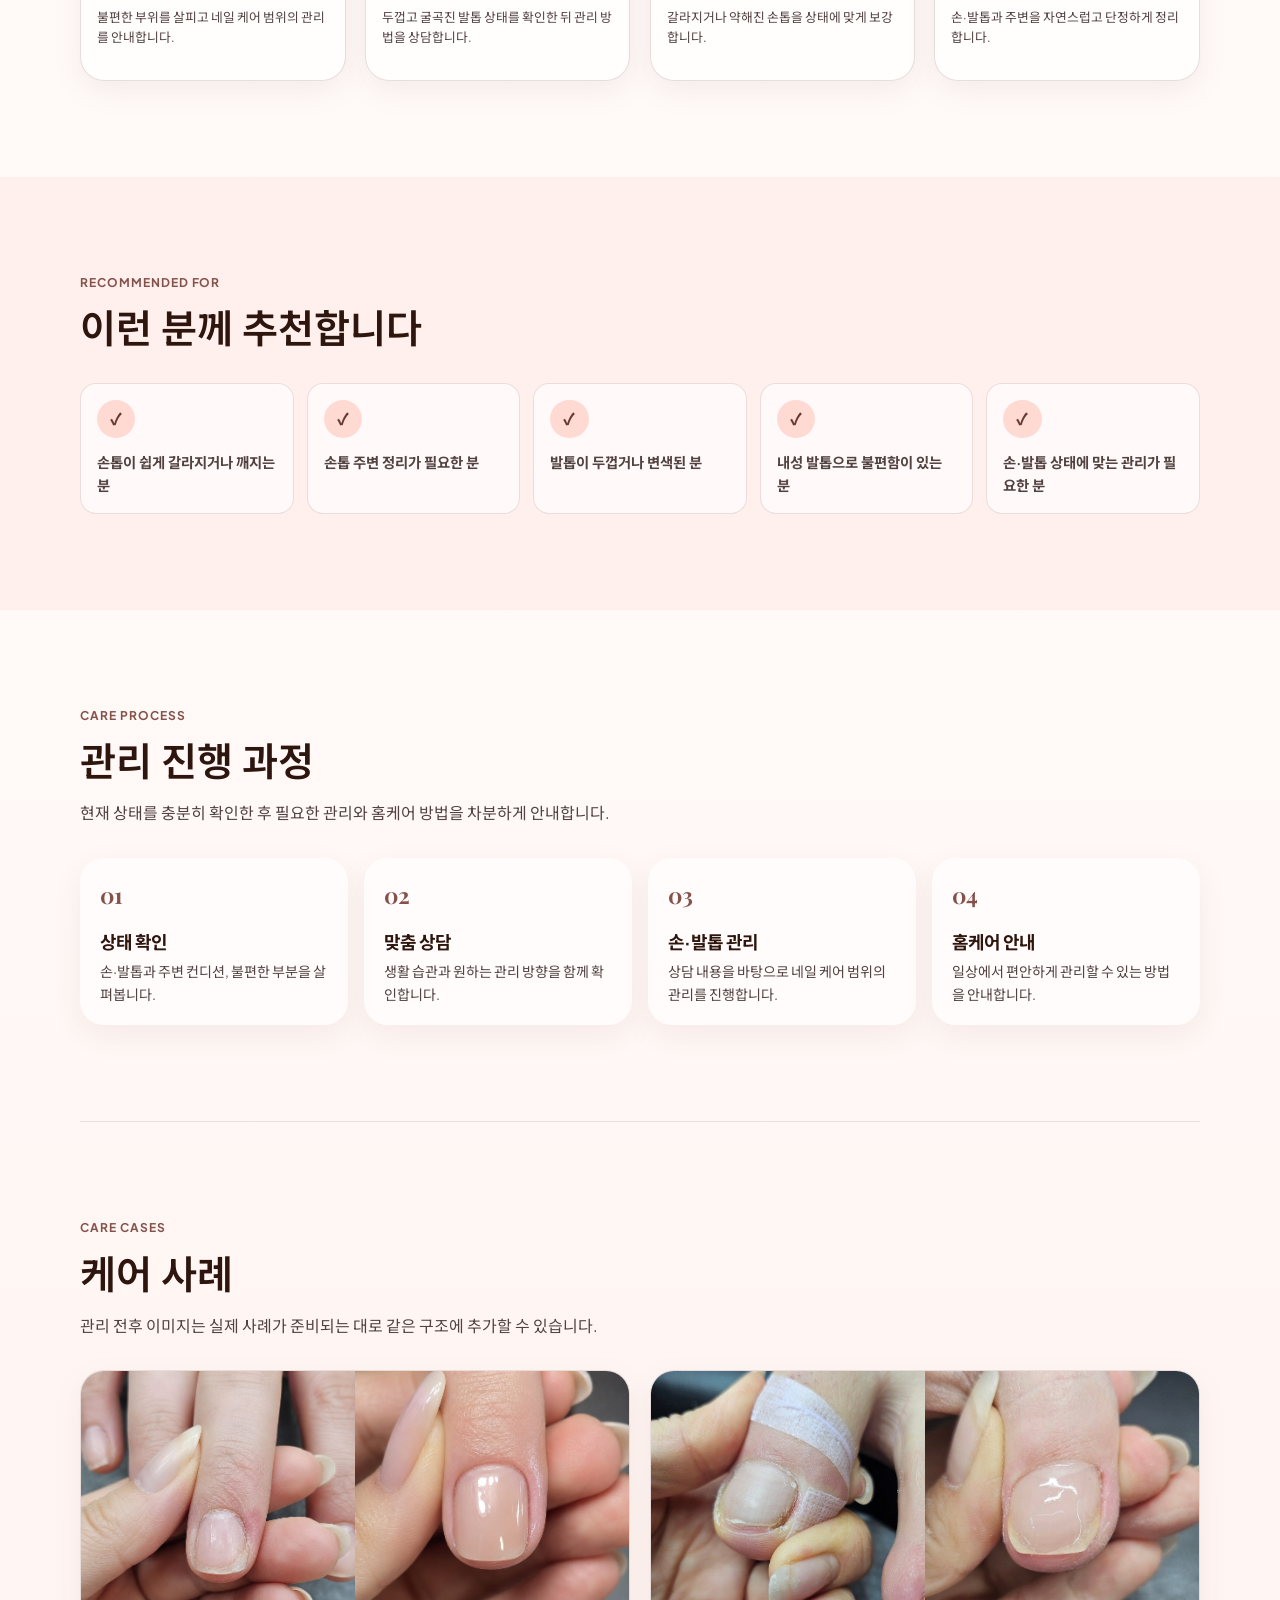
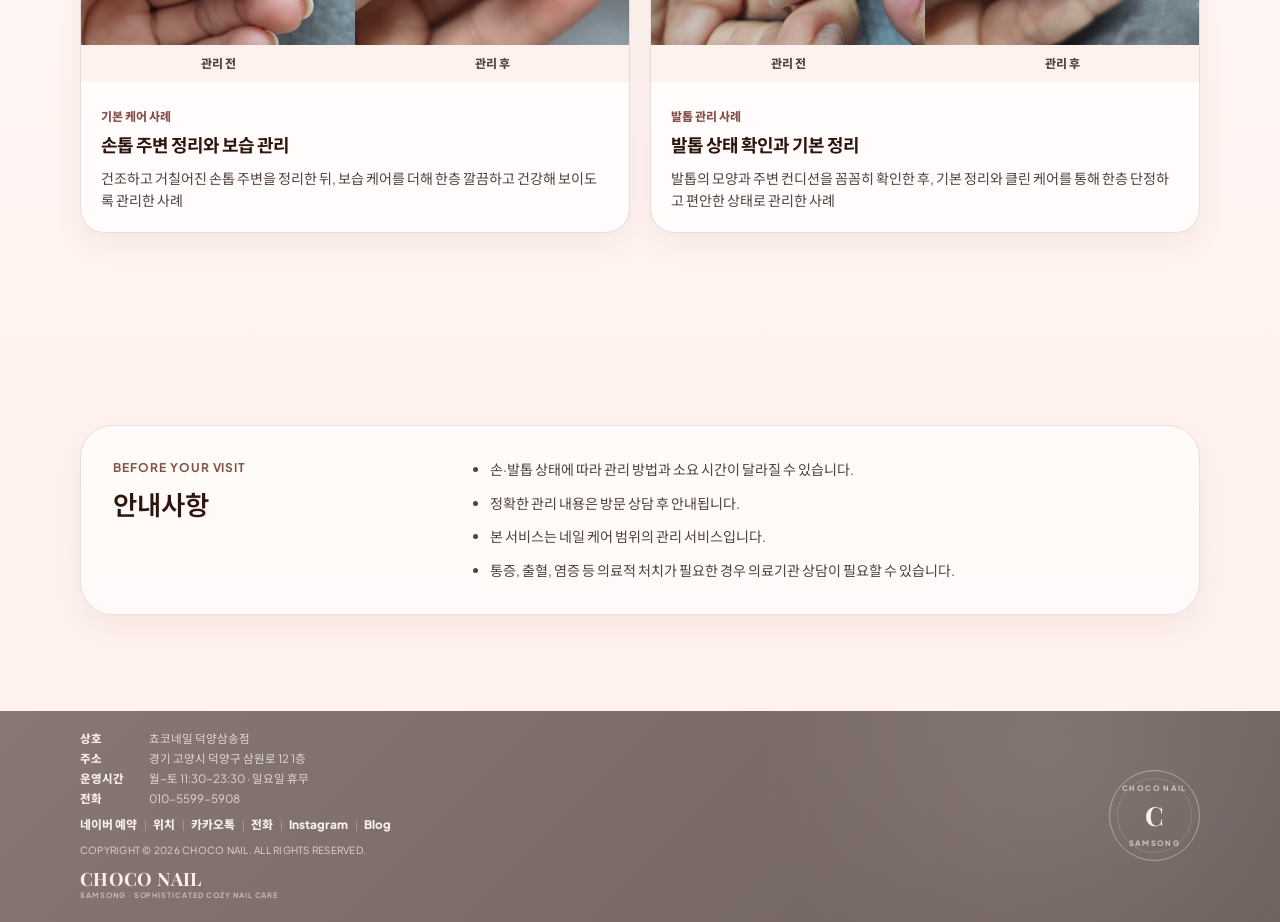
==== commit 06462b31: "fix: match subpage footers with home page" ====
--- a/care.html
+++ b/care.html
@@ -410,12 +410,37 @@
     </main>
 
     <footer class="site-footer">
-      <strong>CHOCO NAIL</strong>
-      <p>Choco Nail Samsong. Sophisticated Cozy nail care.</p>
-      <div class="footer-links">
-        <a href="#care-contact">예약</a>
-        <a href="gallery.html">갤러리</a>
-        <a href="index.html#location">위치</a>
+      <div class="footer-inner">
+        <div class="footer-content">
+          <div class="footer-info" aria-label="매장 정보">
+            <p><span>상호</span> 쵸코네일 덕양삼송점</p>
+            <p><span>주소</span> 경기 고양시 덕양구 삼원로 12 1층</p>
+            <p><span>운영시간</span> 월~토 11:30~23:30 · 일요일 휴무</p>
+            <p><span>전화</span> <a href="tel:01055995908" aria-label="010-5599-5908로 전화하기">010-5599-5908</a></p>
+          </div>
+
+          <div class="footer-links" aria-label="바로가기">
+            <a href="https://map.naver.com/p/entry/place/1964980021?lng=126.876856&lat=37.6444601&placePath=/stylist?fromPanelNum=1&additionalHeight=76&timestamp=202606121154&locale=ko&svcName=map_pcv5&from=map&fromPanelNum=1&additionalHeight=76&timestamp=202606111156&locale=ko&svcName=map_pcv5&category=m&filterType=%EB%A6%AC%EB%B7%B0&entry=plt&searchType=place&c=14.55,0,0,3,dh" target="_blank" rel="noreferrer">네이버 예약</a>
+            <a href="index.html#location">위치</a>
+            <a href="https://open.kakao.com/o/sCU8pFob" target="_blank" rel="noreferrer">카카오톡</a>
+            <a href="tel:01055995908">전화</a>
+            <a href="https://www.instagram.com/choco__nail" target="_blank" rel="noreferrer">Instagram</a>
+            <a href="https://blog.naver.com/boong27" target="_blank" rel="noreferrer">Blog</a>
+          </div>
+
+          <p class="footer-copyright">COPYRIGHT © 2026 CHOCO NAIL. ALL RIGHTS RESERVED.</p>
+
+          <div class="footer-brand">
+            <strong>CHOCO NAIL</strong>
+            <span>SAMSONG · SOPHISTICATED COZY NAIL CARE</span>
+          </div>
+        </div>
+
+        <div class="footer-seal" aria-hidden="true">
+          <span class="footer-seal-top">CHOCO NAIL</span>
+          <strong>C</strong>
+          <span class="footer-seal-bottom">SAMSONG</span>
+        </div>
       </div>
     </footer>
 
--- a/style.css
+++ b/style.css
@@ -969,8 +969,8 @@
   width: 100%;
   min-height: 22rem;
   min-width: 0;
-  grid-template-columns: repeat(2, minmax(0, 1fr));
-  gap: 0.9rem;
+  grid-template-columns: 1fr;
+  gap: 1.2rem;
 }
 
 .gallery-card {
@@ -1520,6 +1520,11 @@
 @media (min-width: 480px) {
   .care-service-grid {
     grid-template-columns: repeat(2, minmax(0, 1fr));
+  }
+
+  .gallery-grid {
+    grid-template-columns: repeat(2, minmax(0, 1fr));
+    gap: 1rem;
   }
 }
 
